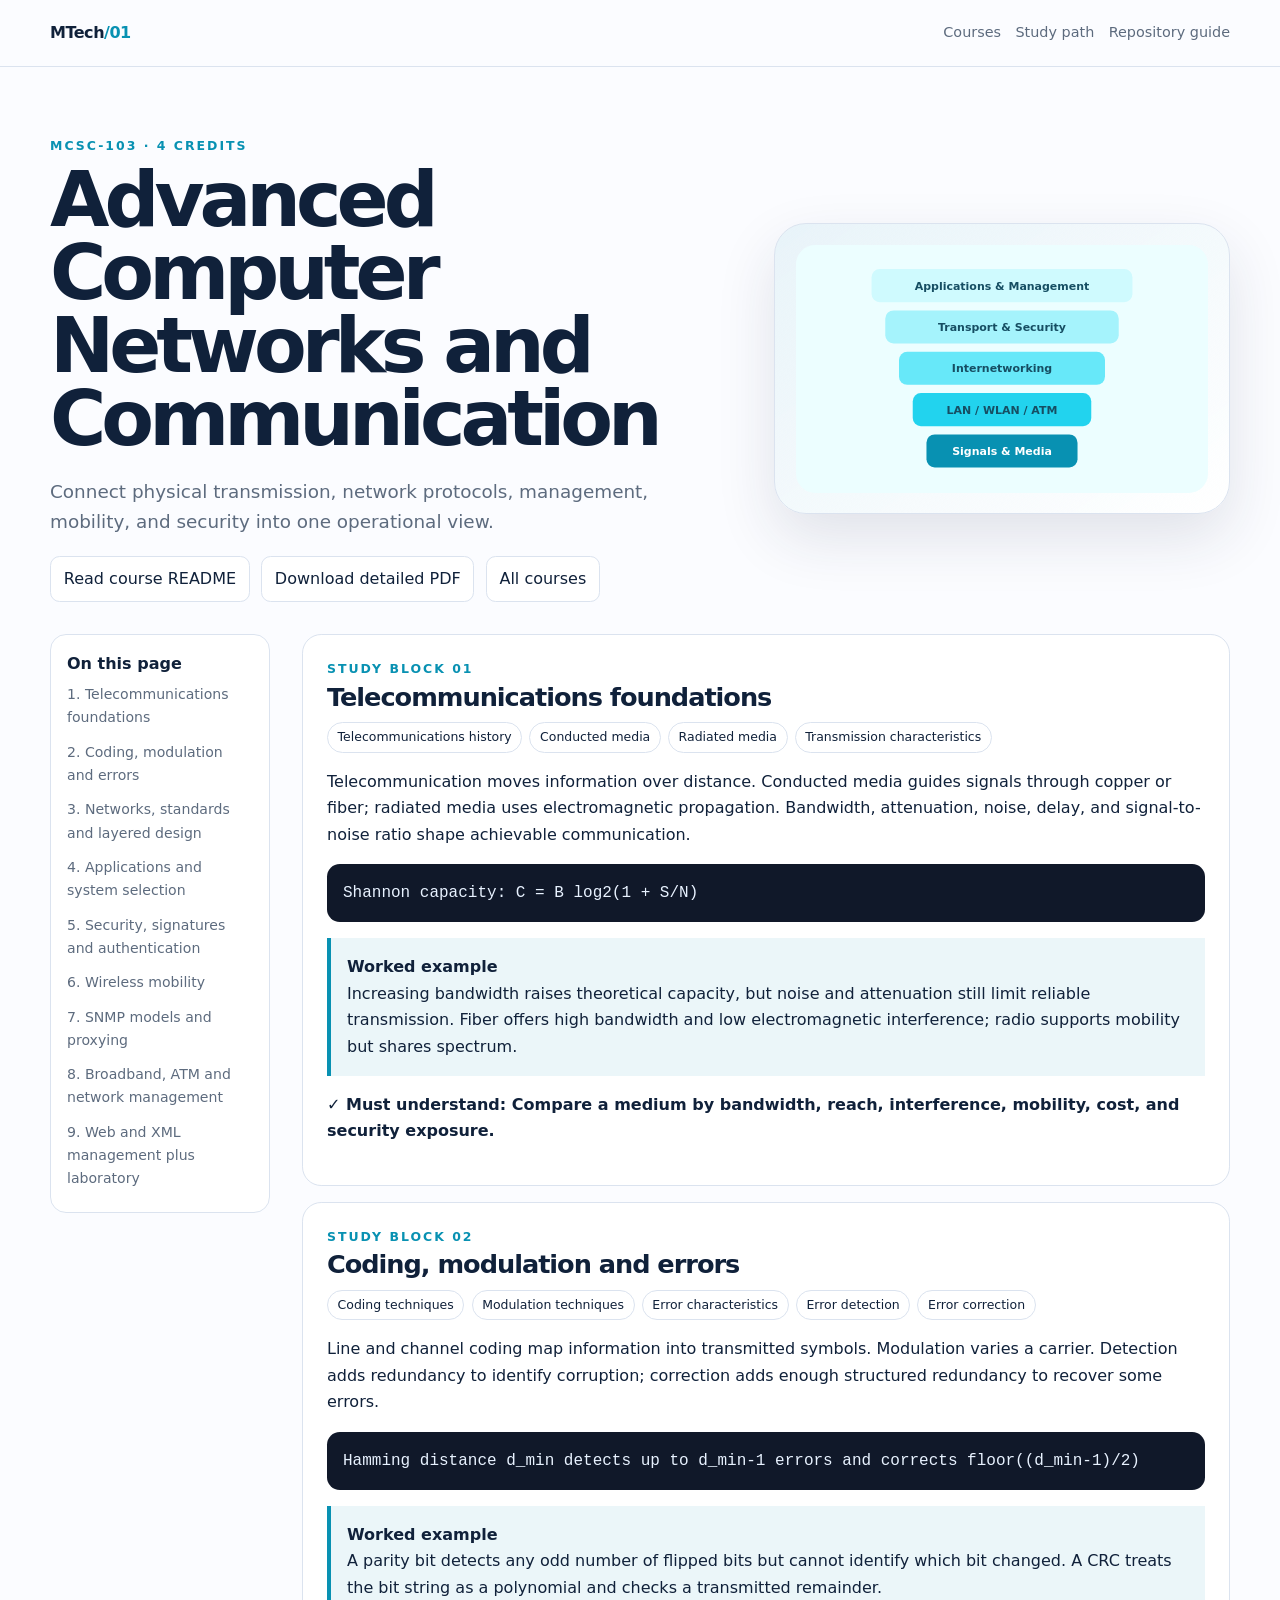
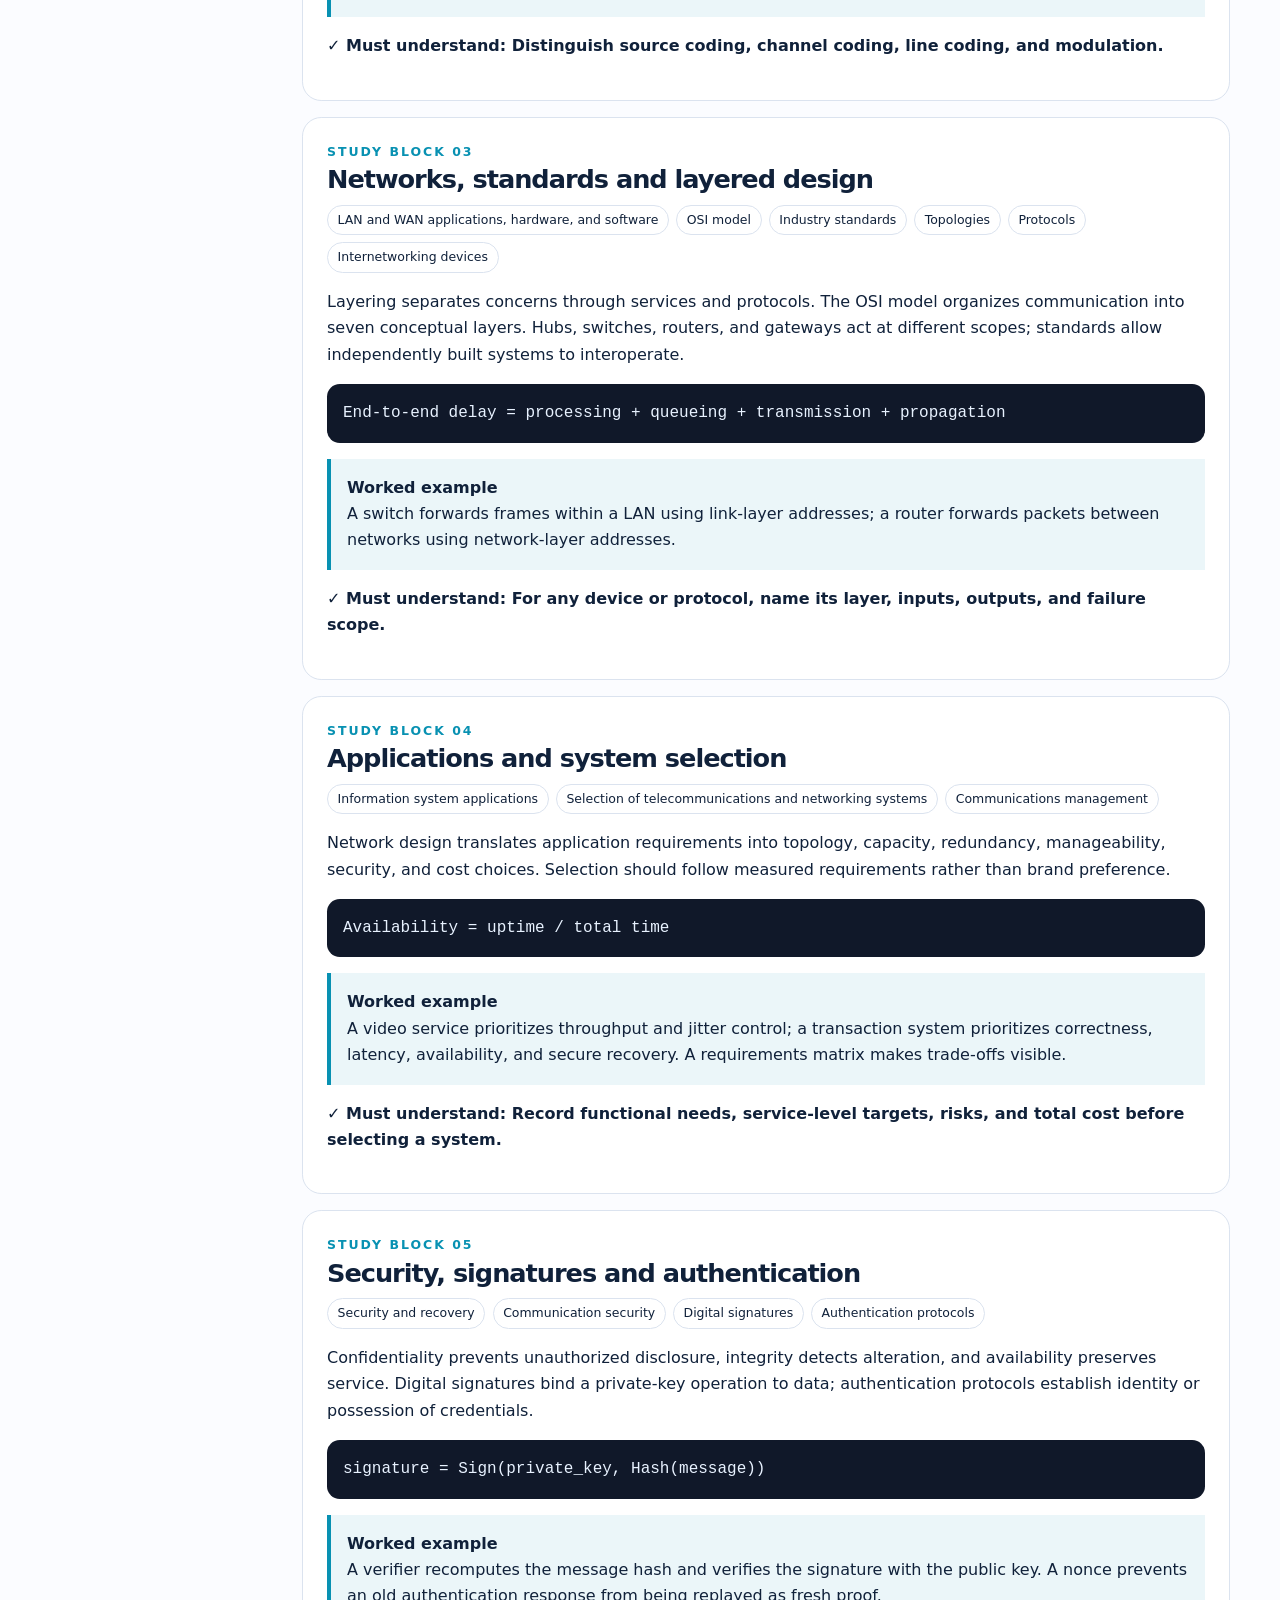
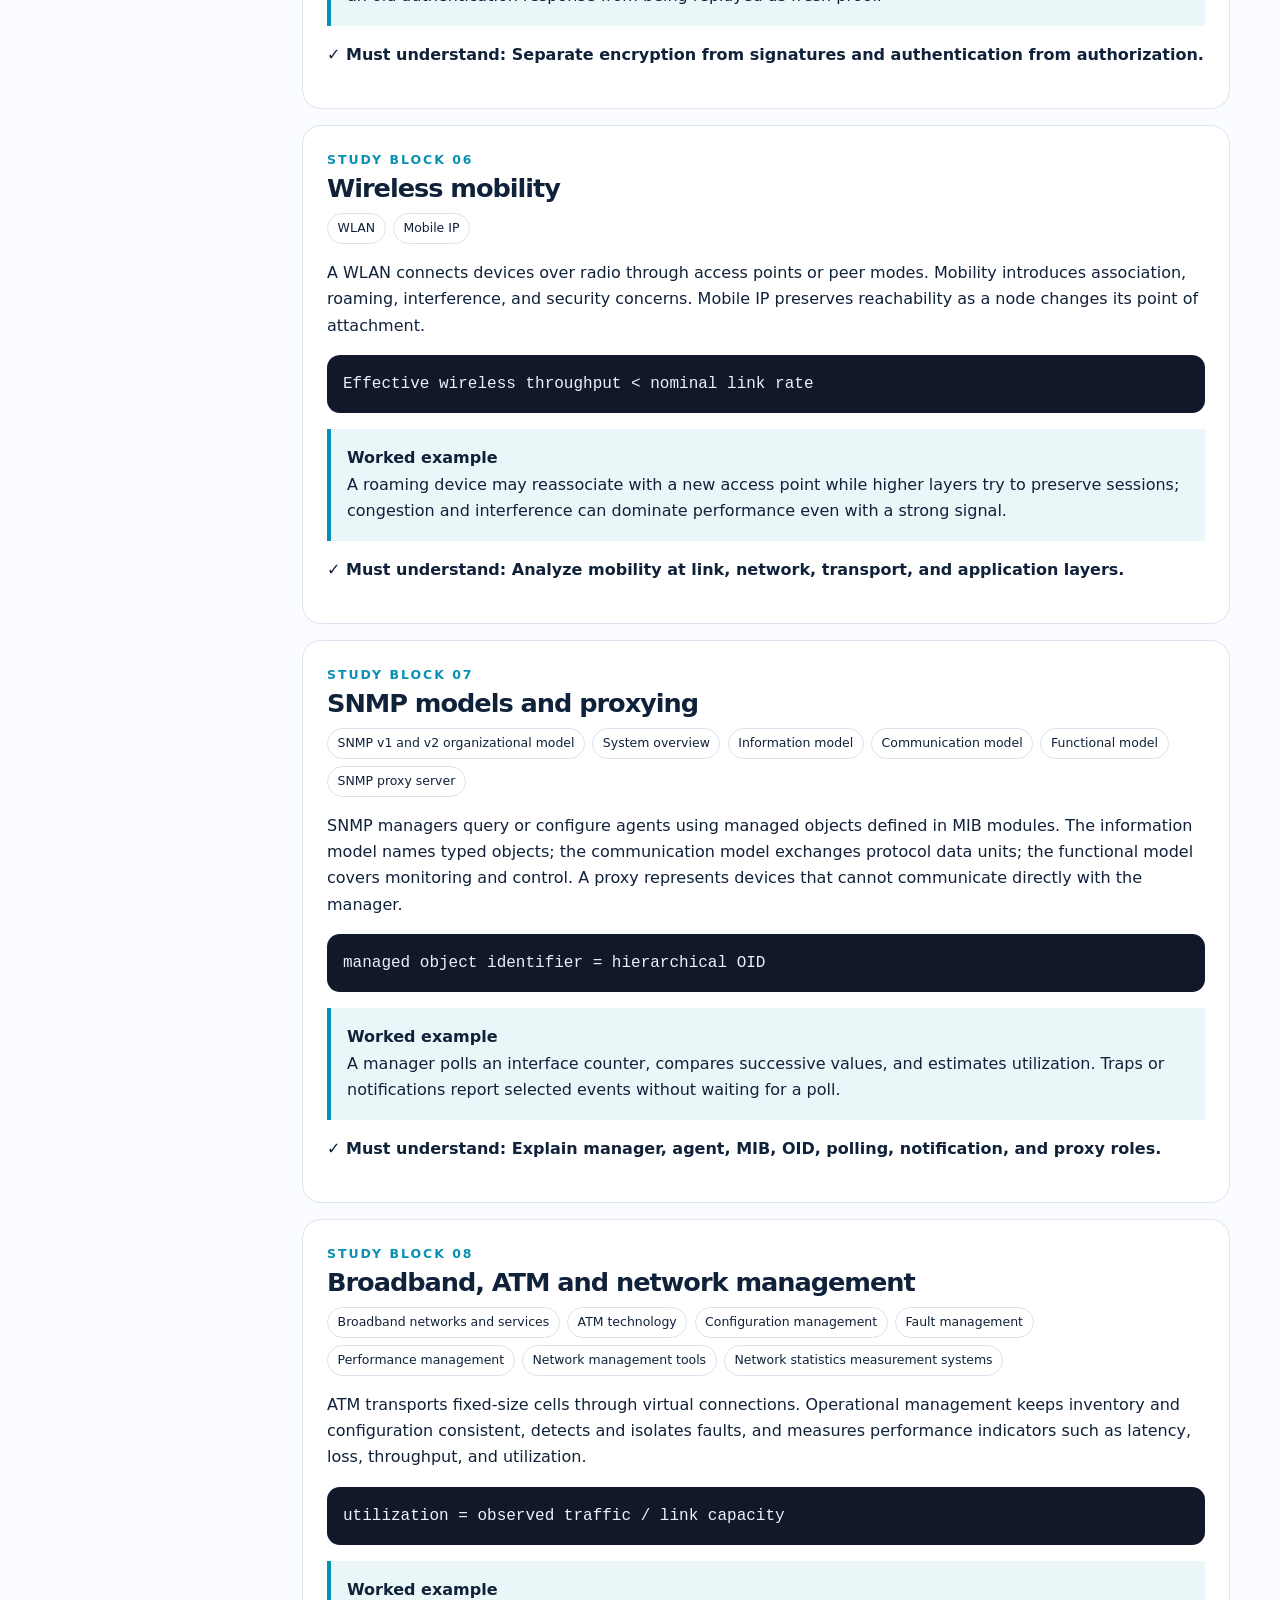
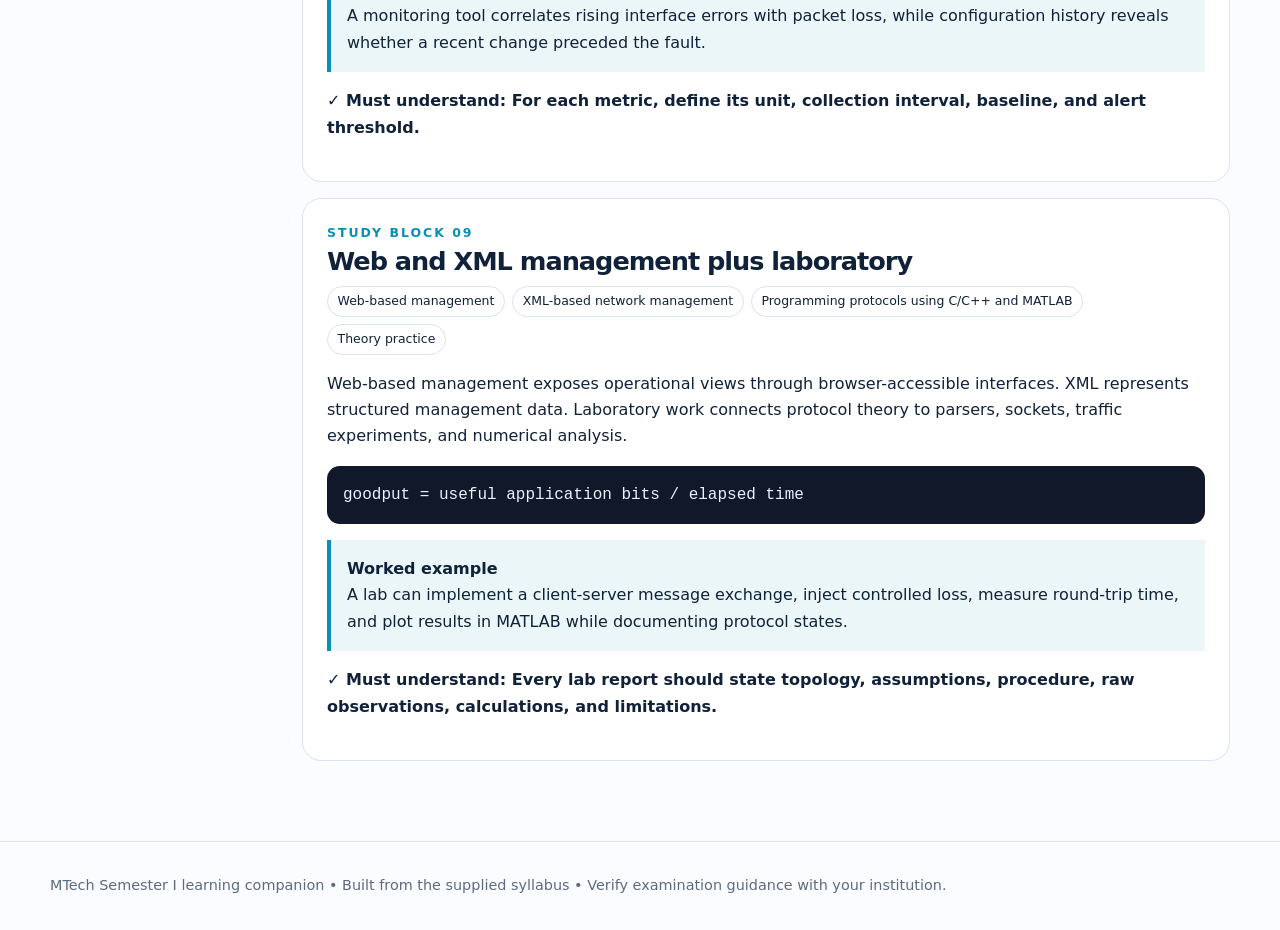
==== advanced-computer-networks-and-communication/index.html @ e5e8f414 "Create MTech Semester I learning portal" ====
<!doctype html><html lang="en"><head><meta charset="utf-8"><meta name="viewport" content="width=device-width,initial-scale=1"><meta name="description" content="MTech Semester I course guide"><title>Course guide</title><link rel="stylesheet" href="../assets/styles.css"></head><body data-page="course" data-depth="../" data-course="advanced-computer-networks-and-communication"><a class="skip" href="#main">Skip to content</a><div id="nav"></div><main id="main"><section class="course-hero shell" id="courseHero"></section><div class="content-layout shell"><aside class="toc" id="toc" aria-label="Course contents"></aside><article id="modules"></article></div></main><div id="foot"></div><script src="../assets/app.js"></script></body></html>
---- assets/styles.css ----
:root{--ink:#10213a;--muted:#5d6b7e;--paper:#fbfcff;--line:#dbe3ef;--accent:#5b21b6;--soft:#f1efff;--max:1180px}*{box-sizing:border-box}html{scroll-behavior:smooth}body{margin:0;background:var(--paper);color:var(--ink);font:16px/1.65 Inter,ui-sans-serif,system-ui,-apple-system,BlinkMacSystemFont,"Segoe UI",sans-serif}a{color:inherit}.skip{position:absolute;left:-999px}.skip:focus{left:1rem;top:1rem;background:#fff;padding:.7rem;z-index:10}.shell{width:min(var(--max),calc(100% - 2rem));margin:auto}.topbar{position:sticky;top:0;z-index:5;background:rgba(251,252,255,.9);backdrop-filter:blur(16px);border-bottom:1px solid var(--line)}.nav{min-height:66px;display:flex;align-items:center;justify-content:space-between;gap:1rem}.brand{font-weight:900;text-decoration:none;letter-spacing:-.03em}.brand span{color:var(--accent)}.navlinks{display:flex;gap:.9rem;flex-wrap:wrap}.navlinks a{text-decoration:none;color:var(--muted);font-size:.9rem}.hero{padding:6rem 0 3rem;display:grid;grid-template-columns:1.25fr .75fr;gap:3rem;align-items:center}.eyebrow{font-size:.78rem;text-transform:uppercase;letter-spacing:.16em;font-weight:800;color:var(--accent)}h1{font-size:clamp(2.7rem,7vw,6rem);line-height:.95;letter-spacing:-.065em;margin:.5rem 0 1.3rem;max-width:12ch}h2{font-size:clamp(1.8rem,3vw,2.8rem);line-height:1.1;letter-spacing:-.04em}h3{font-size:1.2rem;line-height:1.25}.lede{font-size:1.15rem;color:var(--muted);max-width:65ch}.hero-art{background:linear-gradient(145deg,var(--soft),#fff);border:1px solid var(--line);border-radius:2rem;padding:1.3rem;box-shadow:0 24px 60px rgba(37,42,78,.12)}.hero-art img{width:100%;display:block}.stats{display:grid;grid-template-columns:repeat(3,1fr);gap:.7rem;margin-top:2rem}.stat{padding:1rem;background:white;border:1px solid var(--line);border-radius:1rem}.stat strong{display:block;font-size:1.5rem}.stat span{color:var(--muted);font-size:.8rem}.section{padding:3.5rem 0}.section-head{display:flex;justify-content:space-between;gap:2rem;align-items:end;margin-bottom:1.5rem}.section-head p{max-width:55ch;color:var(--muted)}.grid{display:grid;grid-template-columns:repeat(2,1fr);gap:1rem}.card{background:#fff;border:1px solid var(--line);border-radius:1.25rem;padding:1.4rem;box-shadow:0 10px 25px rgba(31,45,75,.05);transition:.2s transform,.2s box-shadow}.card:hover{transform:translateY(-3px);box-shadow:0 18px 35px rgba(31,45,75,.1)}.course-card{display:flex;flex-direction:column;min-height:290px}.course-card .code{color:var(--accent);font-weight:800}.course-card h3{font-size:1.5rem;margin:.7rem 0}.course-card p{color:var(--muted)}.chips{display:flex;flex-wrap:wrap;gap:.5rem;margin:auto 0 1rem}.chip{font-size:.78rem;padding:.25rem .6rem;border-radius:999px;background:var(--soft)}.button{display:inline-block;width:max-content;padding:.7rem 1rem;background:var(--accent);color:#fff;text-decoration:none;border-radius:.7rem;font-weight:800}.path{display:flex;gap:.6rem;align-items:center;color:var(--muted);font-size:.9rem;margin-top:1.3rem}.course-hero{padding:4.3rem 0 2rem;display:grid;grid-template-columns:1.2fr .8fr;gap:2.5rem;align-items:center}.course-hero h1{font-size:clamp(2.4rem,6vw,5rem)}.course-hero img{width:100%;max-height:310px}.toc{position:sticky;top:85px;align-self:start;background:#fff;border:1px solid var(--line);border-radius:1rem;padding:1rem}.toc a{display:block;padding:.35rem 0;text-decoration:none;color:var(--muted);font-size:.88rem}.content-layout{display:grid;grid-template-columns:220px 1fr;gap:2rem}.module{scroll-margin-top:90px;background:#fff;border:1px solid var(--line);border-radius:1.2rem;padding:1.5rem;margin-bottom:1rem}.module h2{font-size:1.6rem;margin:.2rem 0 .7rem}.topic-list{display:flex;flex-wrap:wrap;gap:.45rem;margin-bottom:1rem}.topic-list span{font-size:.78rem;border:1px solid var(--line);border-radius:999px;padding:.25rem .6rem}.equation{font-family:"SFMono-Regular",Consolas,monospace;background:#101829;color:#e8f2ff;padding:1rem;border-radius:.8rem;overflow:auto}.worked{border-left:4px solid var(--accent);background:var(--soft);padding:1rem;margin:1rem 0}.check{font-weight:700}.downloads{display:flex;gap:.7rem;flex-wrap:wrap;margin-top:1rem}.downloads a{border:1px solid var(--line);border-radius:.6rem;padding:.55rem .8rem;text-decoration:none;background:#fff}.footer{margin-top:4rem;border-top:1px solid var(--line);padding:2rem 0;color:var(--muted);font-size:.9rem}.notice{background:#fff9db;border:1px solid #f5dc75;padding:1rem;border-radius:.8rem}.search{width:100%;padding:.9rem 1rem;border:1px solid var(--line);border-radius:.8rem;font:inherit;margin:1rem 0 1.5rem}@media(max-width:760px){.hero,.course-hero,.content-layout{grid-template-columns:1fr}.hero{padding-top:3rem}.hero-art{order:-1}.grid{grid-template-columns:1fr}.toc{position:relative;top:auto}.navlinks{display:none}.stats{grid-template-columns:1fr 1fr 1fr}h1{font-size:3rem}.section-head{display:block}}
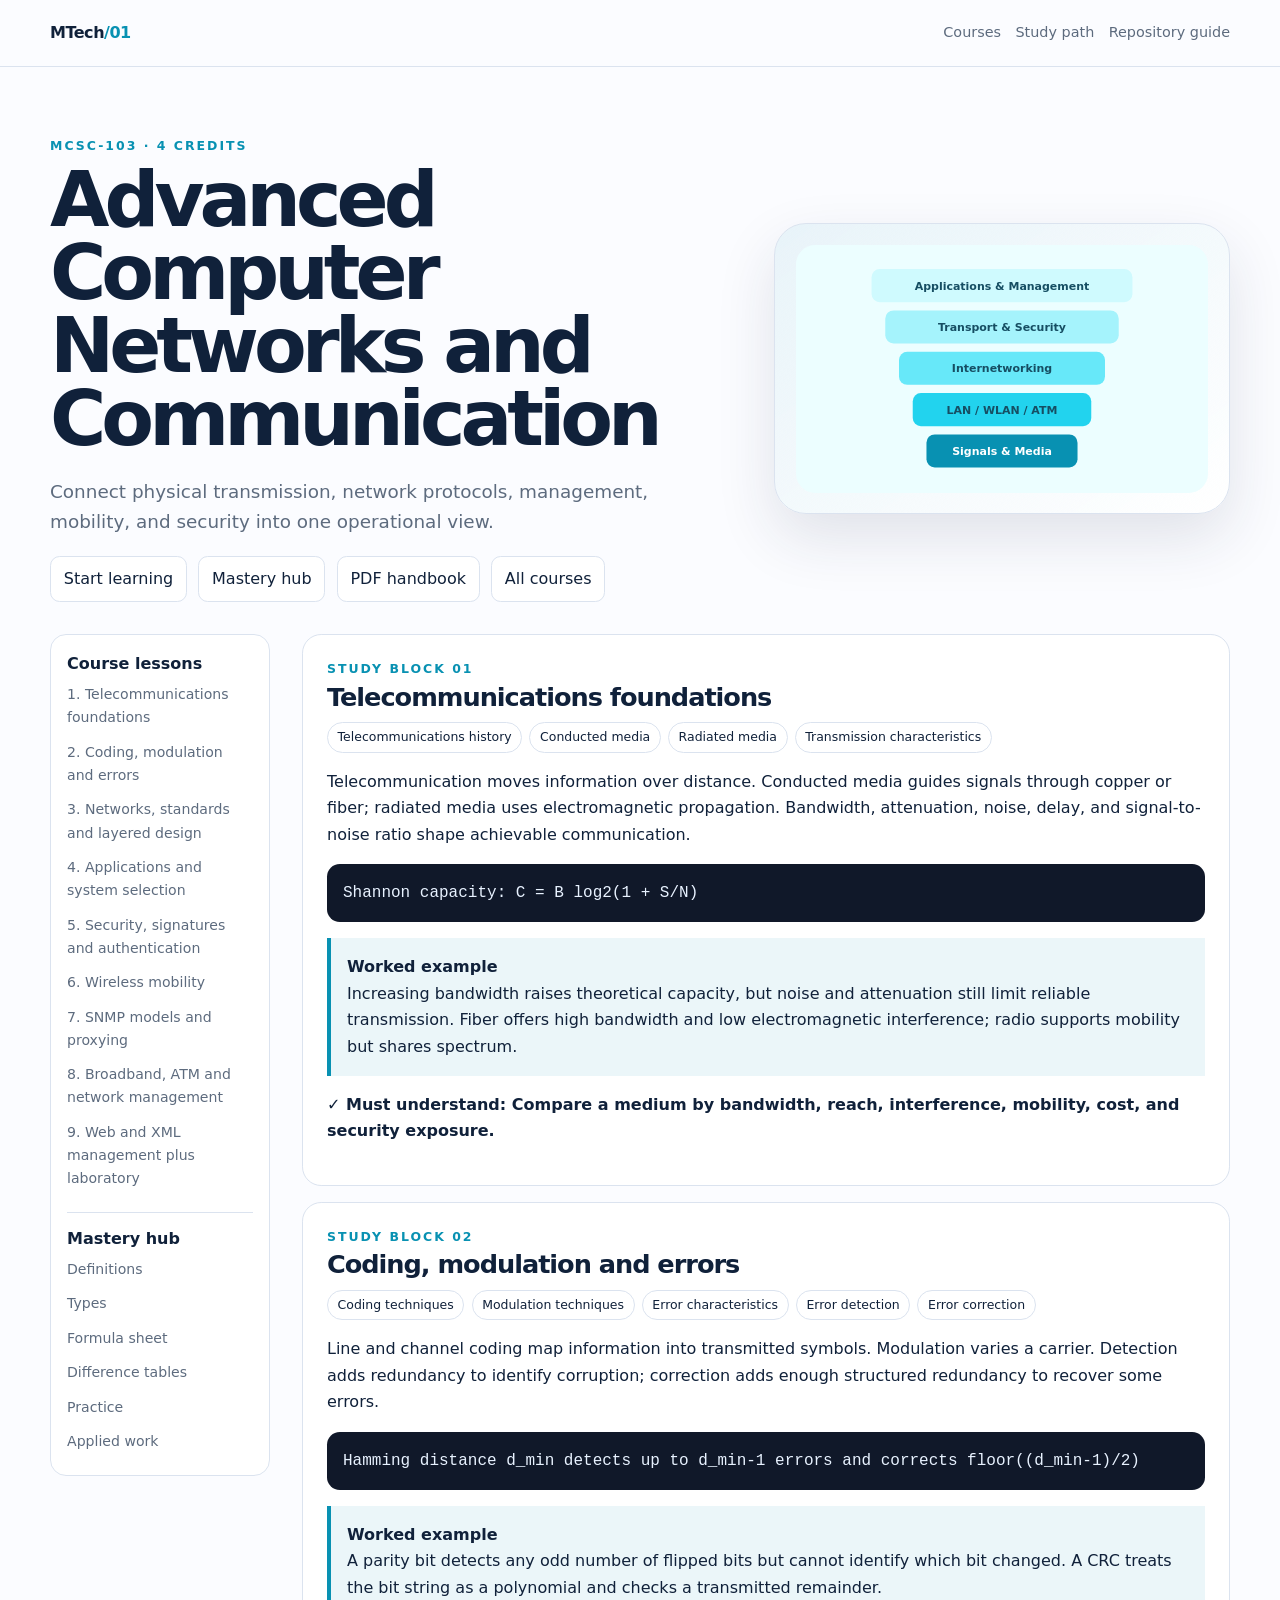
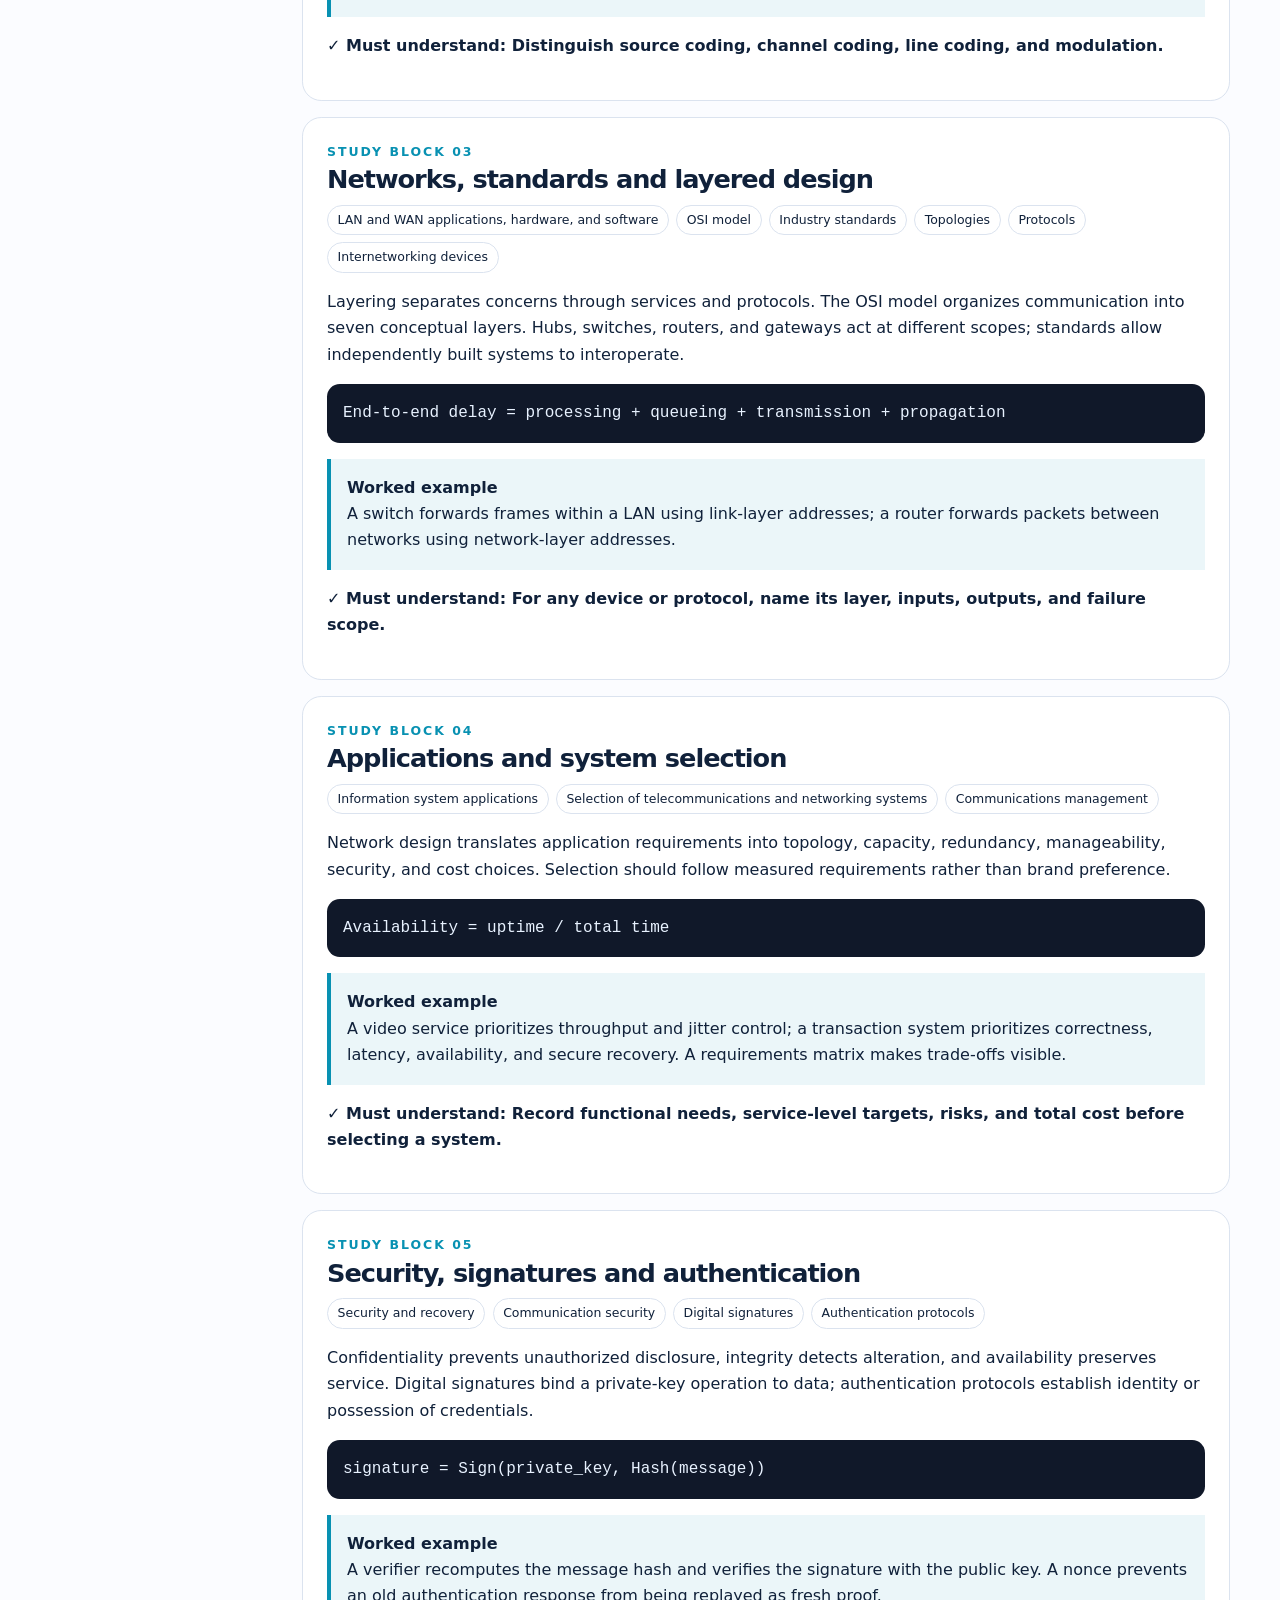
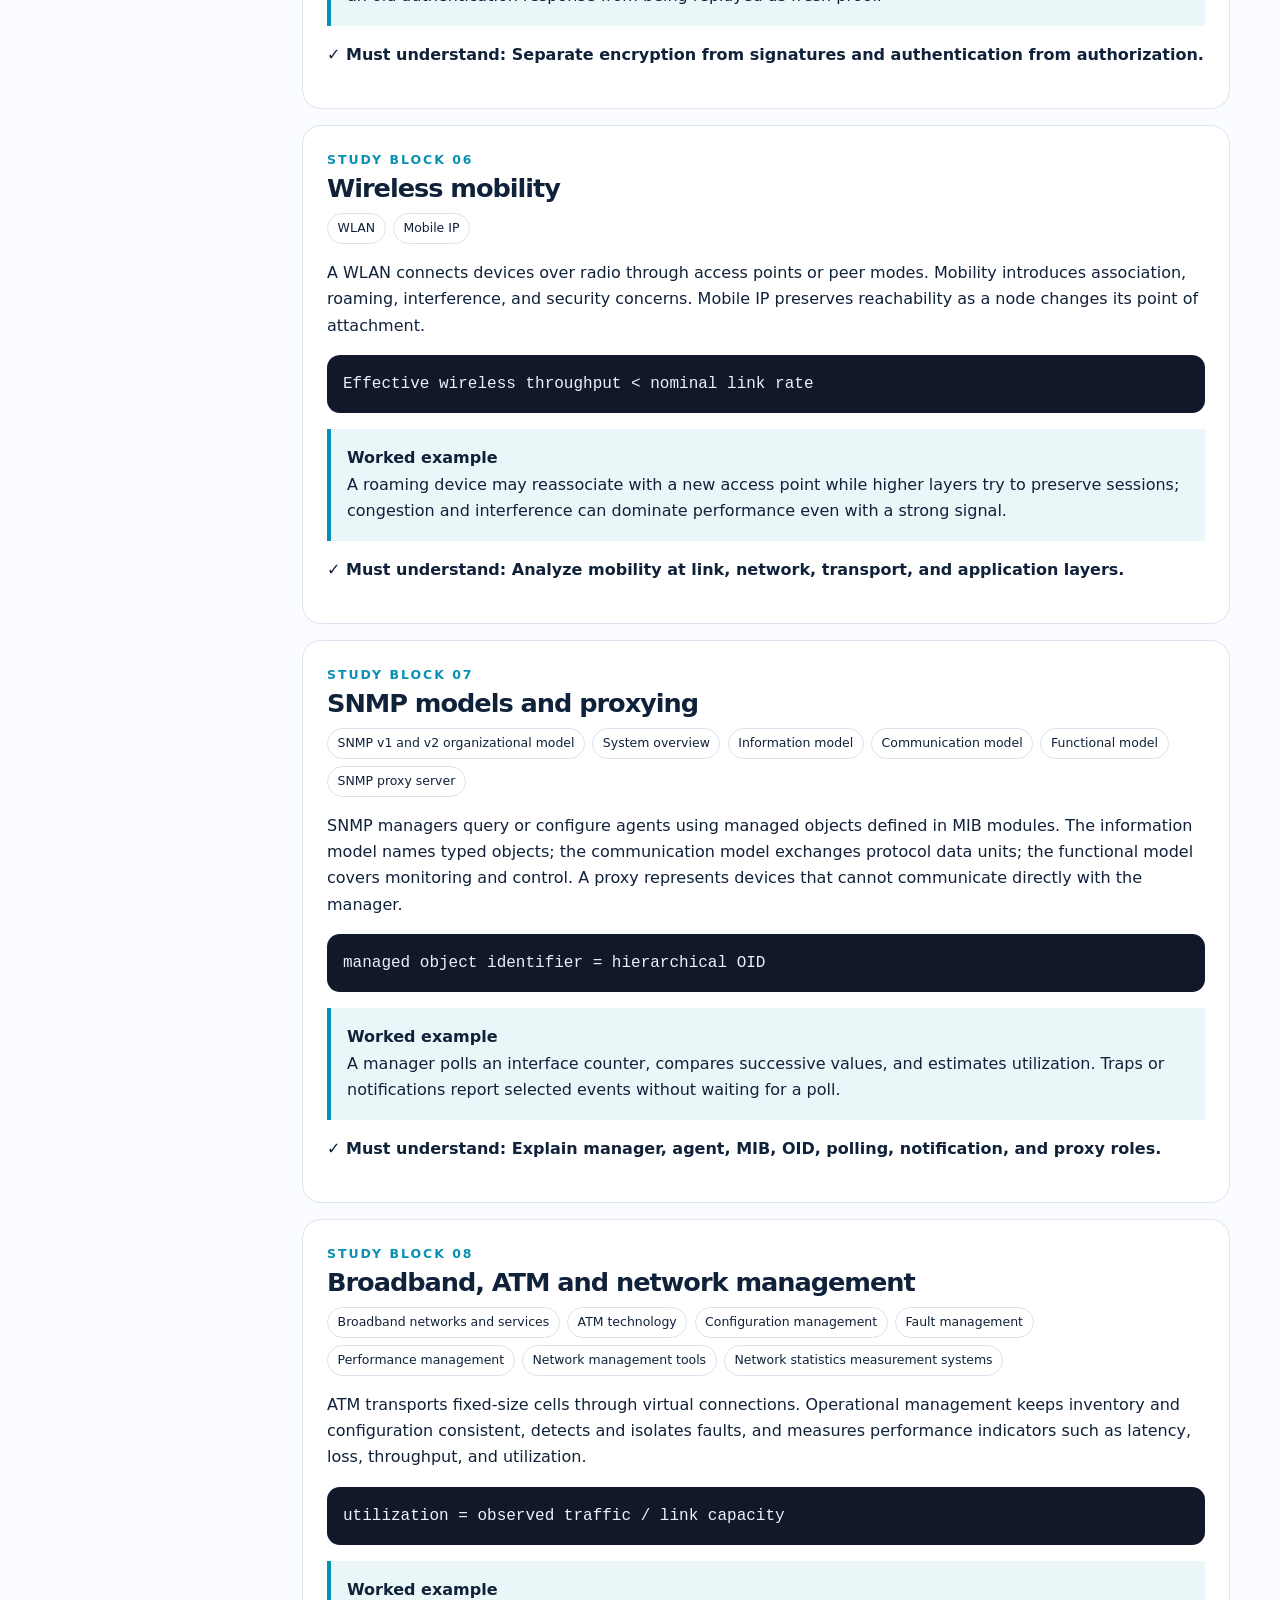
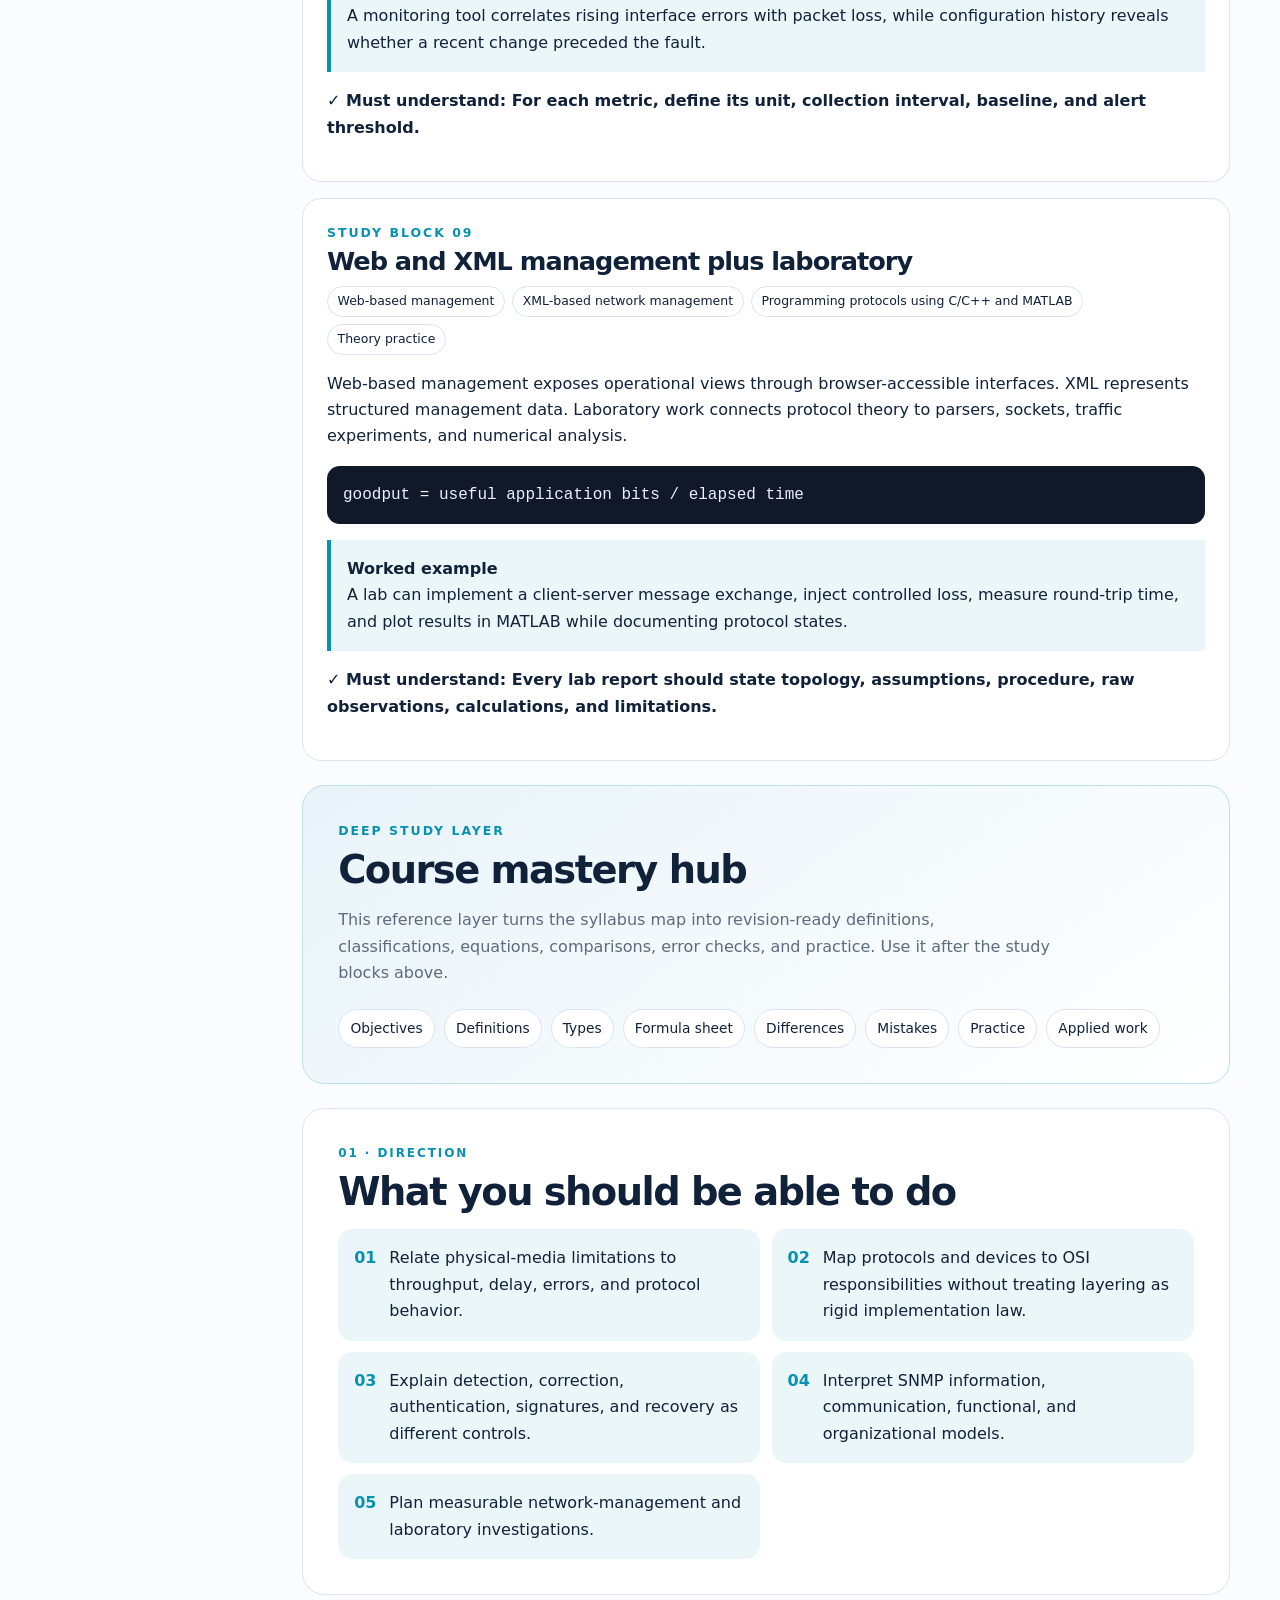
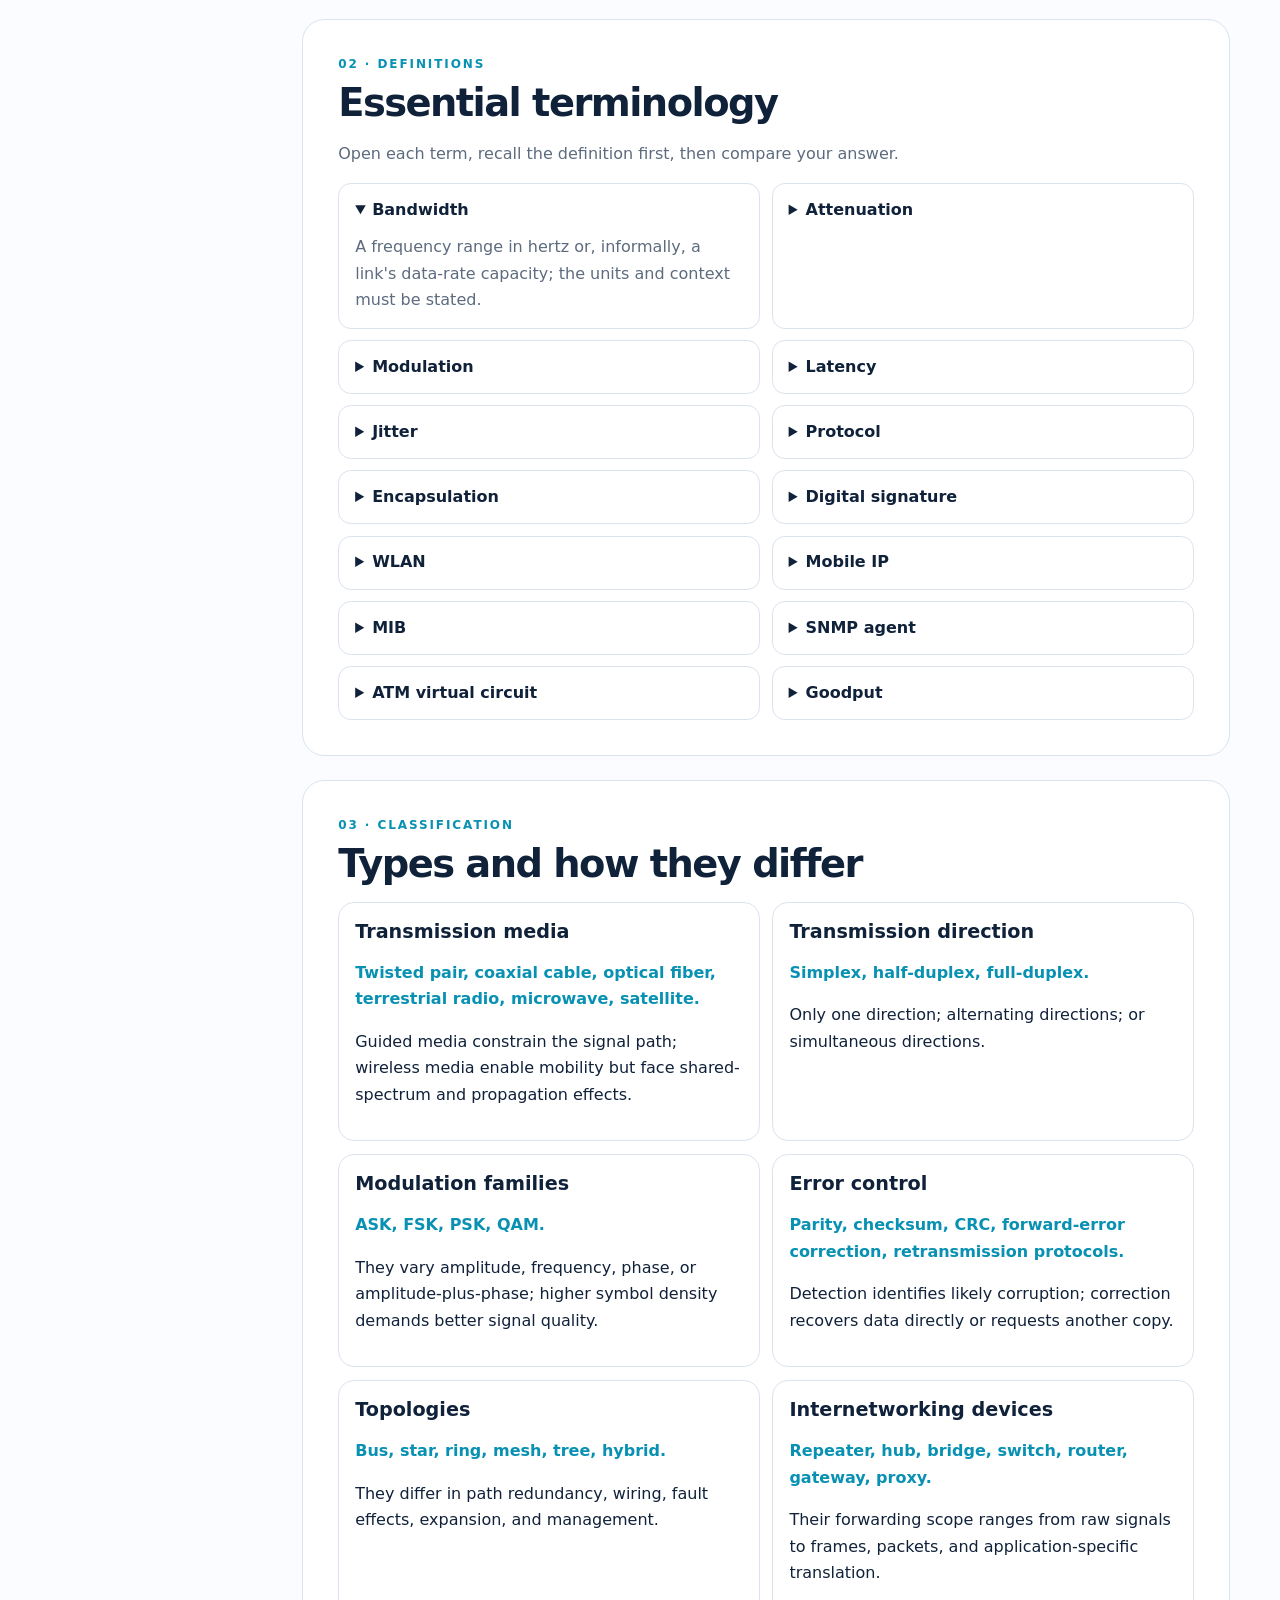
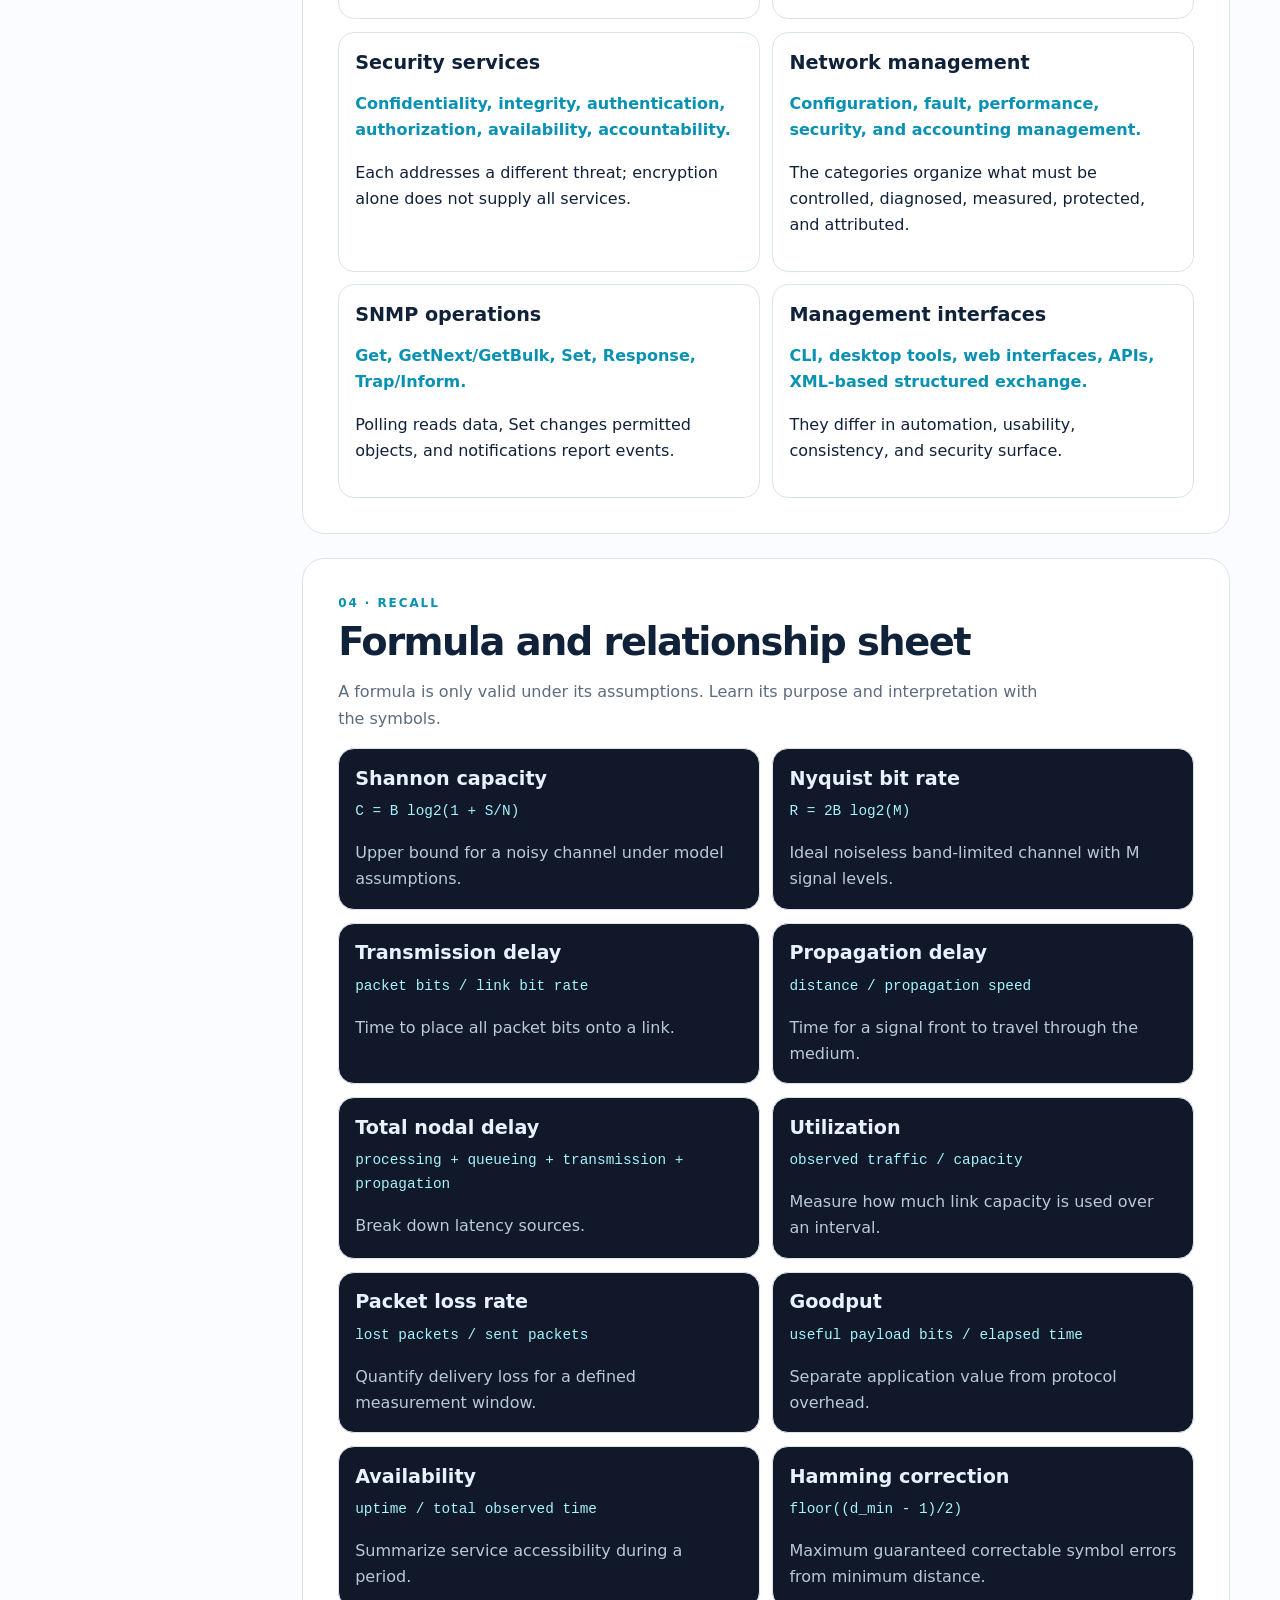
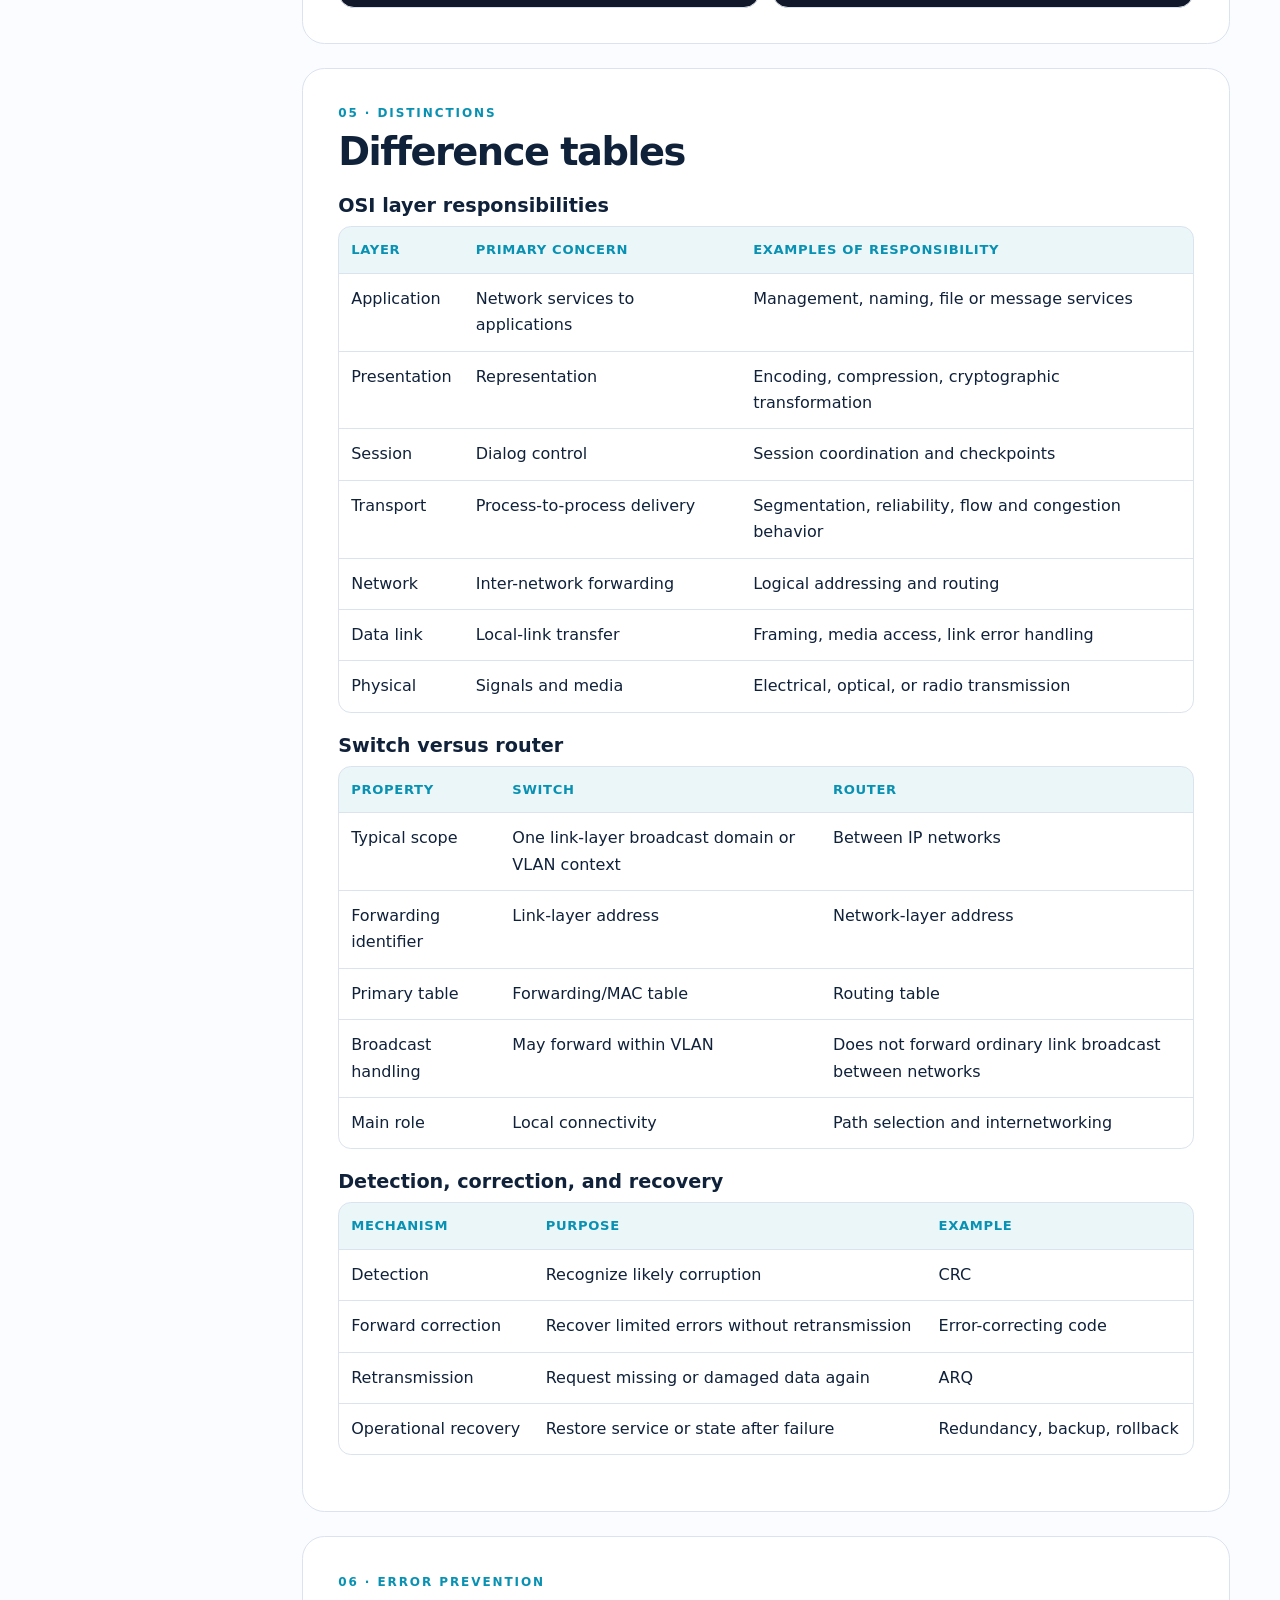
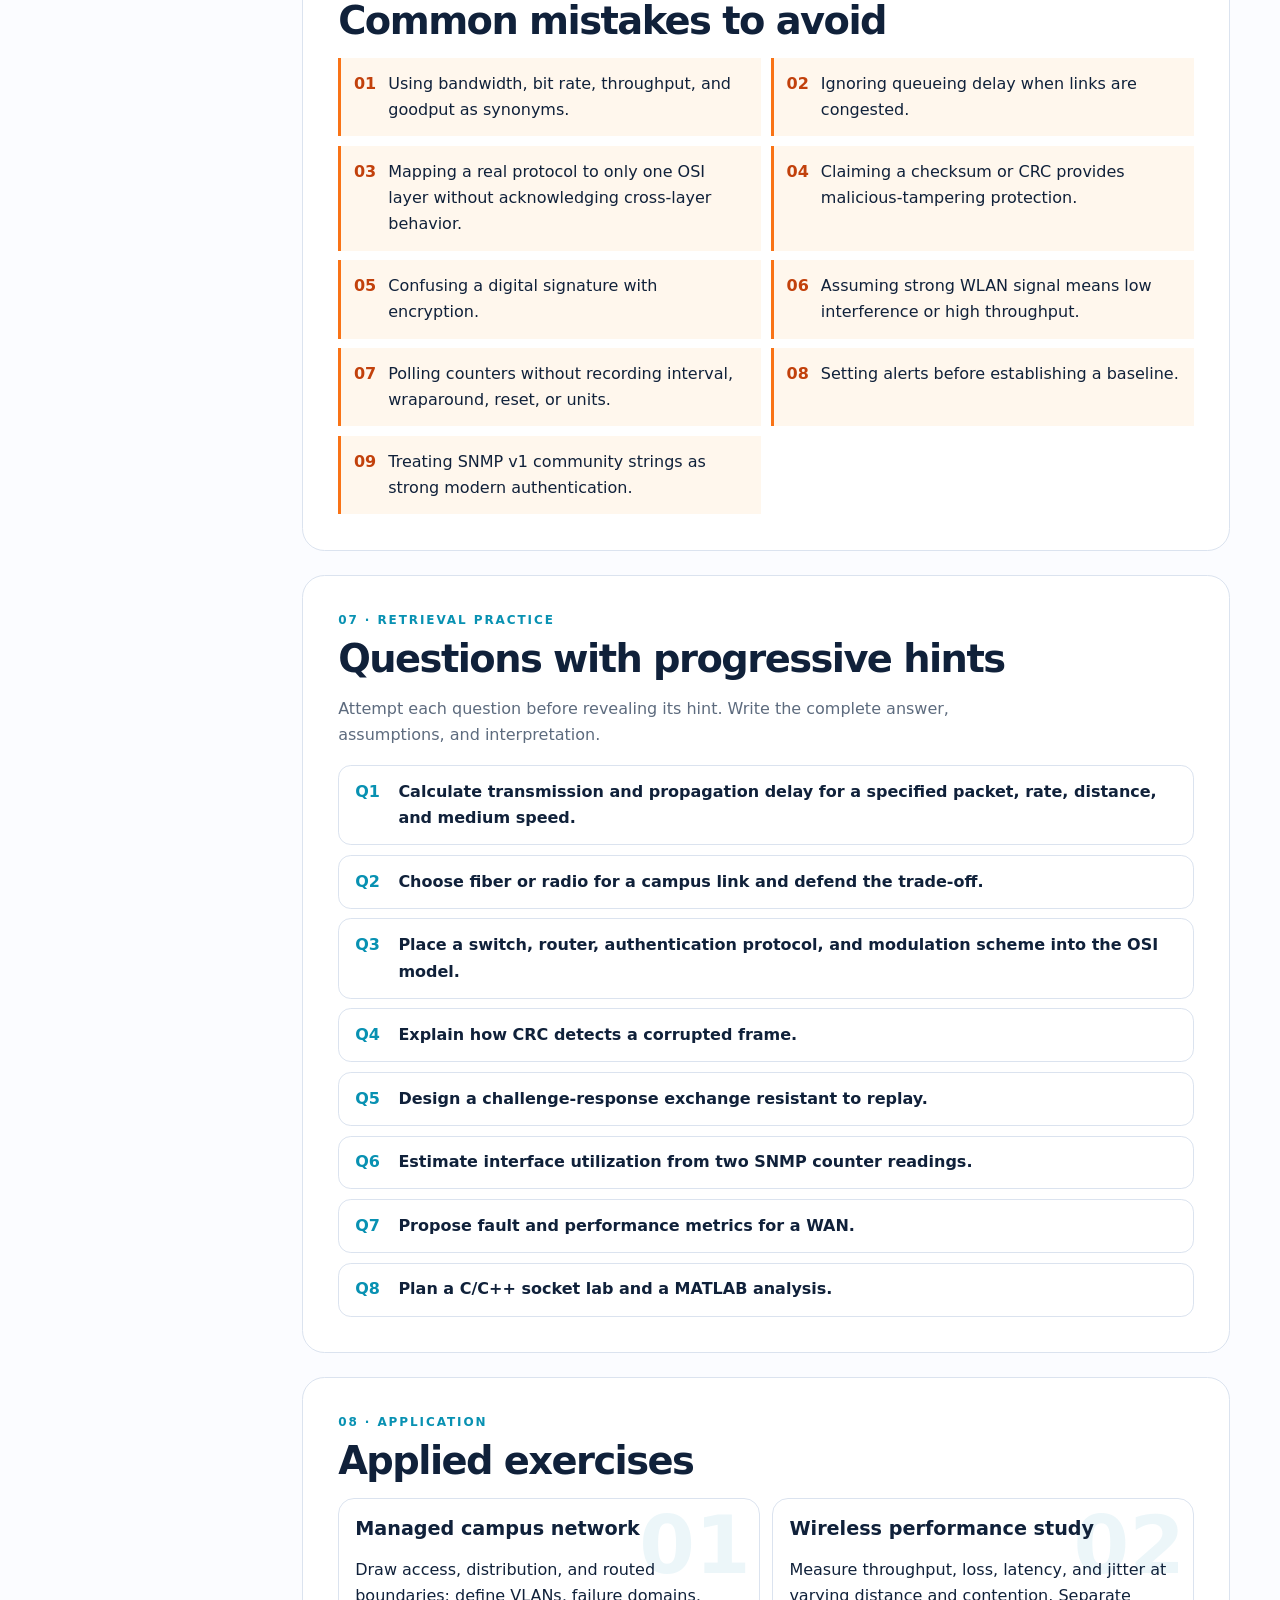
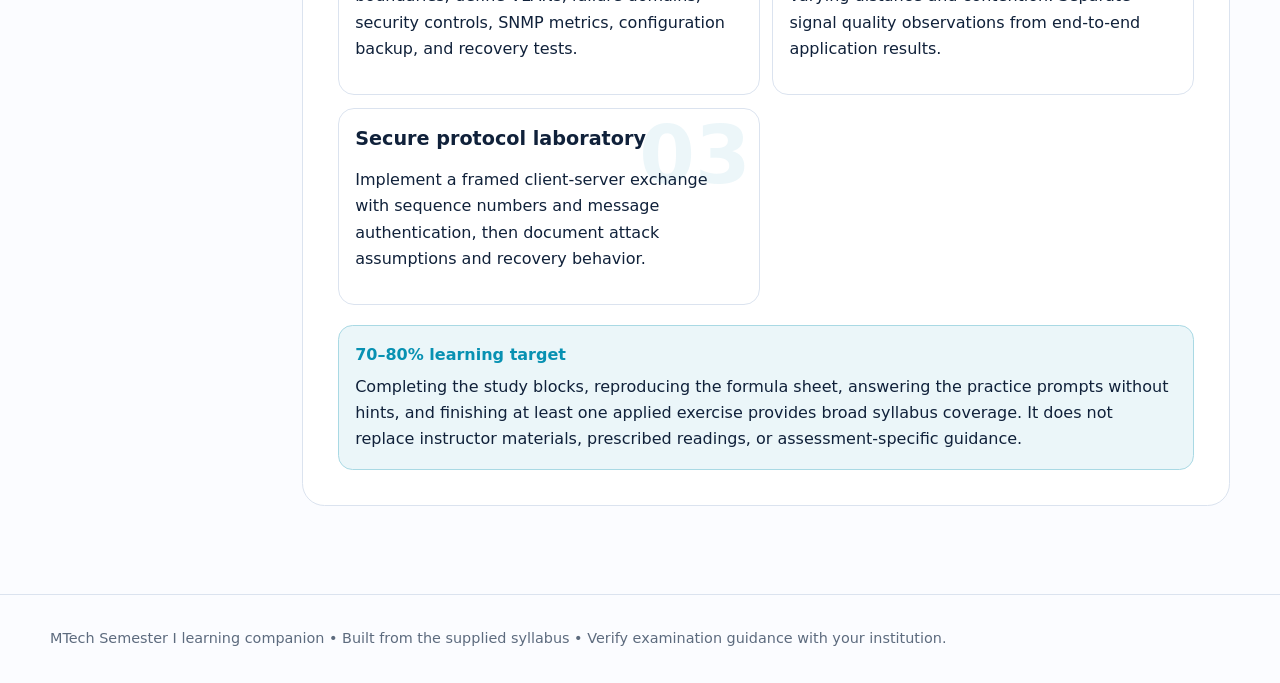
==== commit a6e3e6dd: "Expand all courses with detailed mastery hubs" ====
--- a/advanced-computer-networks-and-communication/index.html
+++ b/advanced-computer-networks-and-communication/index.html
@@ -1 +1 @@
-<!doctype html><html lang="en"><head><meta charset="utf-8"><meta name="viewport" content="width=device-width,initial-scale=1"><meta name="description" content="MTech Semester I course guide"><title>Course guide</title><link rel="stylesheet" href="../assets/styles.css"></head><body data-page="course" data-depth="../" data-course="advanced-computer-networks-and-communication"><a class="skip" href="#main">Skip to content</a><div id="nav"></div><main id="main"><section class="course-hero shell" id="courseHero"></section><div class="content-layout shell"><aside class="toc" id="toc" aria-label="Course contents"></aside><article id="modules"></article></div></main><div id="foot"></div><script src="../assets/app.js"></script></body></html>+<!doctype html><html lang="en"><head><meta charset="utf-8"><meta name="viewport" content="width=device-width,initial-scale=1"><meta name="description" content="MTech Semester I course guide"><title>Course guide</title><link rel="stylesheet" href="../assets/styles.css"><link rel="stylesheet" href="../assets/mastery.css"></head><body data-page="course" data-depth="../" data-course="advanced-computer-networks-and-communication"><a class="skip" href="#main">Skip to content</a><div id="nav"></div><main id="main"><section class="course-hero shell" id="courseHero"></section><div class="content-layout shell"><aside class="toc" id="toc" aria-label="Course contents"></aside><article id="modules"></article></div></main><div id="foot"></div><script src="../assets/app.js"></script></body></html>
--- a/assets/mastery.css
+++ b/assets/mastery.css
@@ -0,0 +1,16 @@
+.toc strong{display:block}.toc-group{margin-top:1rem;padding-top:.8rem;border-top:1px solid var(--line)}
+.mastery-intro,.reference-section{scroll-margin-top:88px;margin:1.5rem 0;background:#fff;border:1px solid var(--line);border-radius:1.4rem;padding:clamp(1.2rem,3vw,2.2rem)}
+.mastery-intro{background:linear-gradient(145deg,var(--soft),#fff);border-color:color-mix(in srgb,var(--accent) 28%,white)}
+.mastery-intro h2,.reference-section h2{margin:.45rem 0 1rem}.mastery-intro>p,.section-note{color:var(--muted);max-width:70ch}
+.mastery-nav{display:flex;flex-wrap:wrap;gap:.55rem;margin-top:1.4rem}.mastery-nav a{font-size:.86rem;text-decoration:none;border:1px solid var(--line);background:#fff;padding:.45rem .7rem;border-radius:999px}
+.section-kicker{font-size:.75rem;letter-spacing:.16em;text-transform:uppercase;font-weight:900;color:var(--accent)}
+.objective-grid{display:grid;grid-template-columns:repeat(2,1fr);gap:.7rem}.objective-grid article{display:flex;gap:.8rem;align-items:flex-start;background:var(--soft);padding:1rem;border-radius:.9rem}.objective-grid span{font-weight:900;color:var(--accent)}.objective-grid p{margin:0}
+.accordion-grid{display:grid;grid-template-columns:repeat(2,1fr);gap:.7rem}.accordion-grid details,.practice-list details{border:1px solid var(--line);border-radius:.8rem;background:#fff;padding:.8rem 1rem}.accordion-grid summary,.practice-list summary{font-weight:800;cursor:pointer}.accordion-grid p,.practice-list p{color:var(--muted);margin:.7rem 0 .1rem}
+.type-grid,.formula-grid,.application-grid{display:grid;grid-template-columns:repeat(2,1fr);gap:.8rem}.type-card,.formula-card,.application-grid article{border:1px solid var(--line);border-radius:1rem;padding:1rem;background:#fff}.type-card h3,.formula-card h3,.application-grid h3{margin:.1rem 0 .6rem}.type-card .members{color:var(--accent);font-weight:750}
+.formula-card{background:#101829;color:#e8f2ff}.formula-card code{display:block;color:#a5f3fc;font-size:.9rem;white-space:normal}.formula-card p{color:#b9c8db;margin-bottom:0}
+.comparison-card{margin:1.3rem 0}.comparison-card h3{margin-bottom:.5rem}.table-scroll{overflow-x:auto;border:1px solid var(--line);border-radius:.8rem}.comparison-card table{border-collapse:collapse;width:100%;min-width:640px}.comparison-card th,.comparison-card td{text-align:left;vertical-align:top;padding:.75rem;border-bottom:1px solid var(--line)}.comparison-card th{background:var(--soft);color:var(--accent);font-size:.82rem;text-transform:uppercase;letter-spacing:.05em}.comparison-card tr:last-child td{border-bottom:0}
+.pitfall-list{display:grid;grid-template-columns:repeat(2,1fr);gap:.6rem}.pitfall-list article{display:flex;gap:.75rem;border-left:3px solid #f97316;background:#fff7ed;padding:.8rem}.pitfall-list strong{color:#c2410c}.pitfall-list p{margin:0}
+.practice-list{display:grid;gap:.6rem}.practice-list summary{display:flex;gap:.7rem}.practice-list summary span{color:var(--accent);min-width:2rem}
+.application-grid article{position:relative;overflow:hidden}.app-number{position:absolute;right:.5rem;top:-1.2rem;font-size:5rem;font-weight:900;color:var(--soft);z-index:0}.application-grid h3,.application-grid p{position:relative;z-index:1}
+.completion-note{margin-top:1.2rem;background:var(--soft);border:1px solid color-mix(in srgb,var(--accent) 35%,white);padding:1rem;border-radius:.9rem}.completion-note strong{color:var(--accent)}.completion-note p{margin:.35rem 0 0}
+@media(max-width:760px){.objective-grid,.accordion-grid,.type-grid,.formula-grid,.pitfall-list,.application-grid{grid-template-columns:1fr}.mastery-intro,.reference-section{padding:1.1rem}.comparison-card table{font-size:.88rem}}
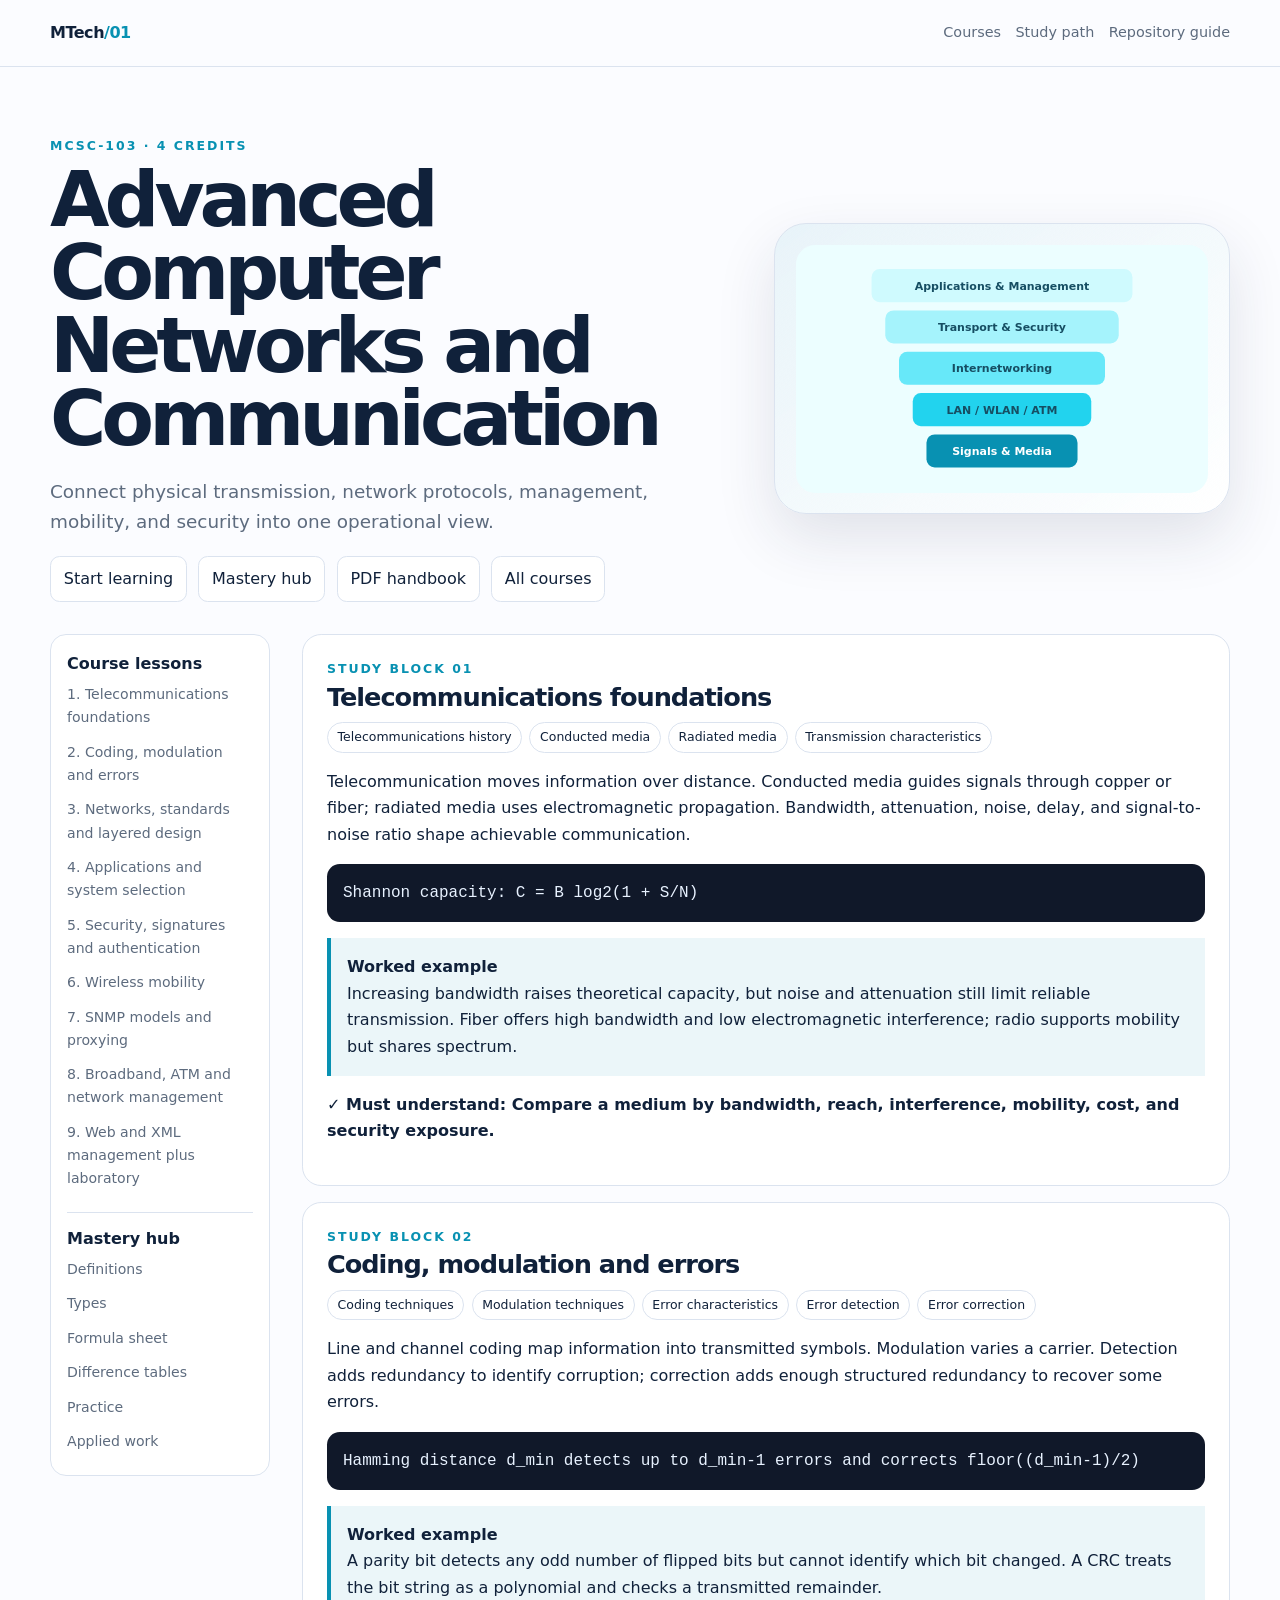
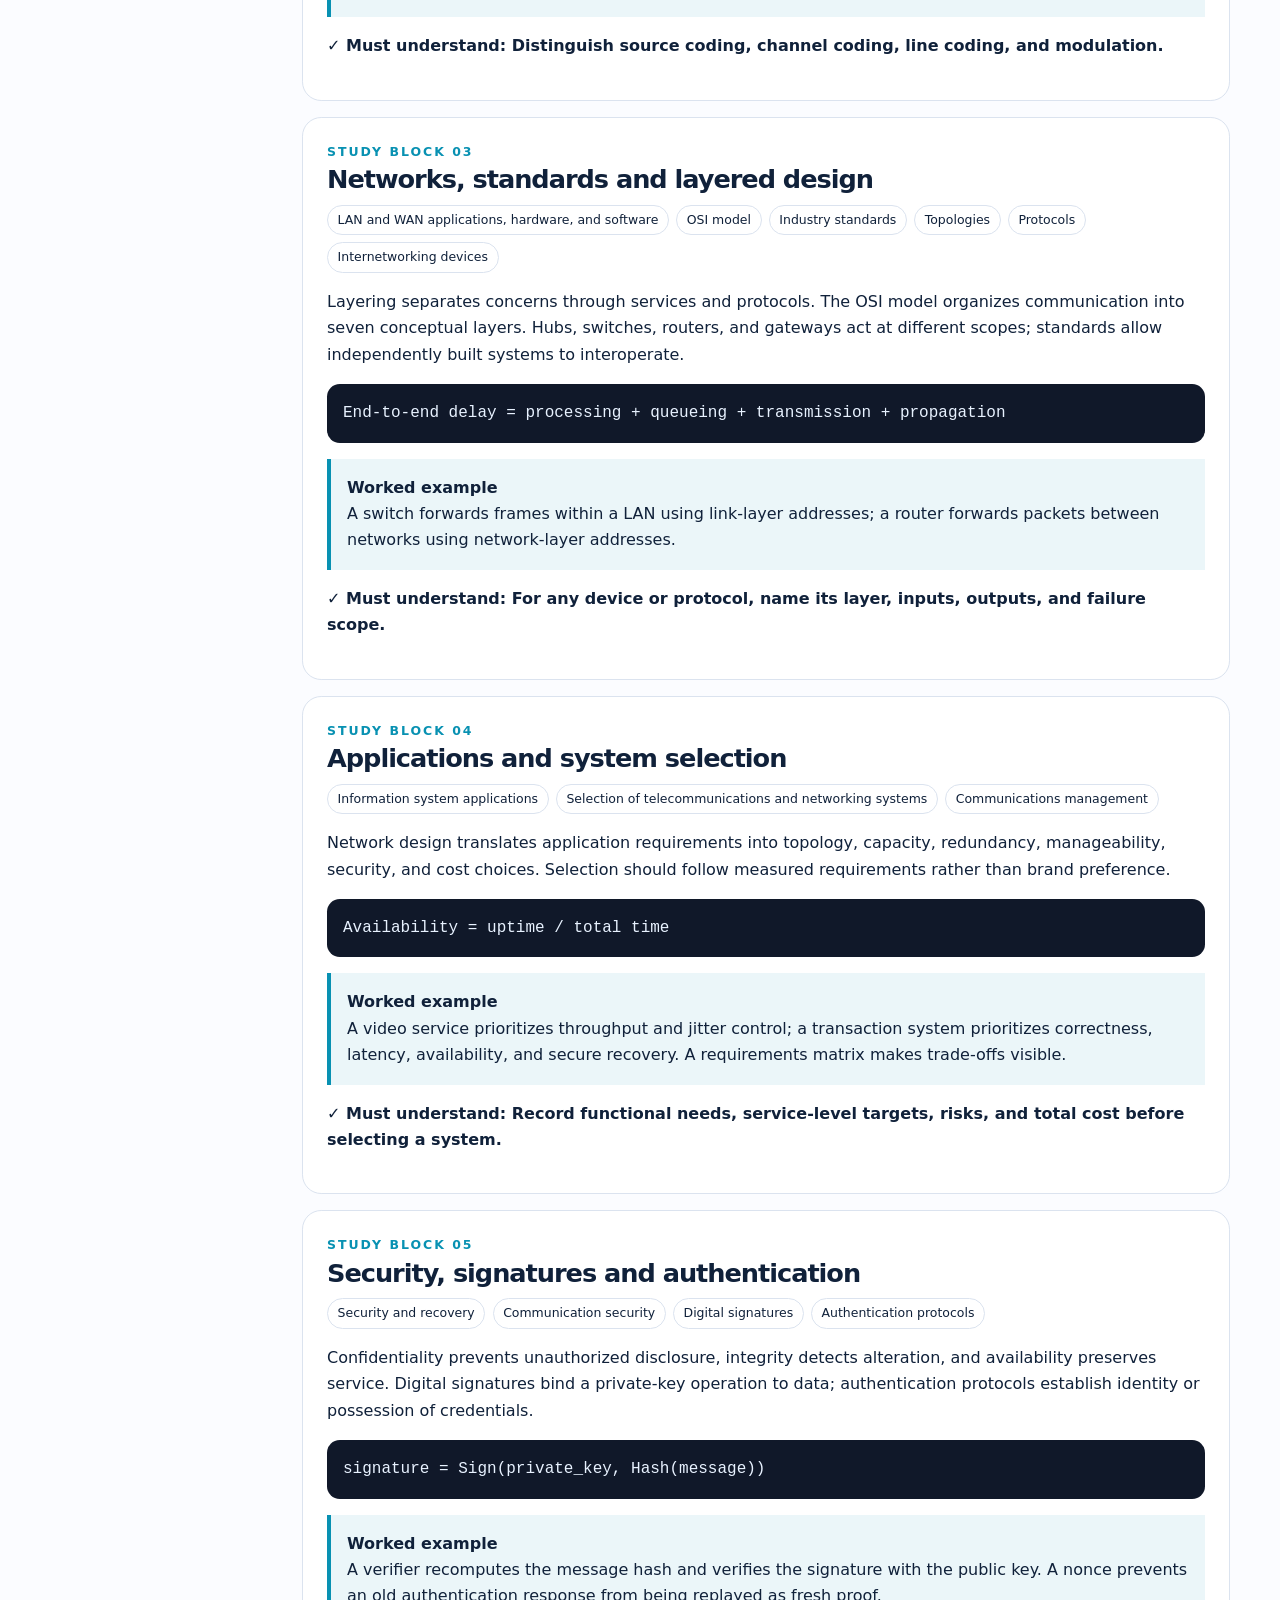
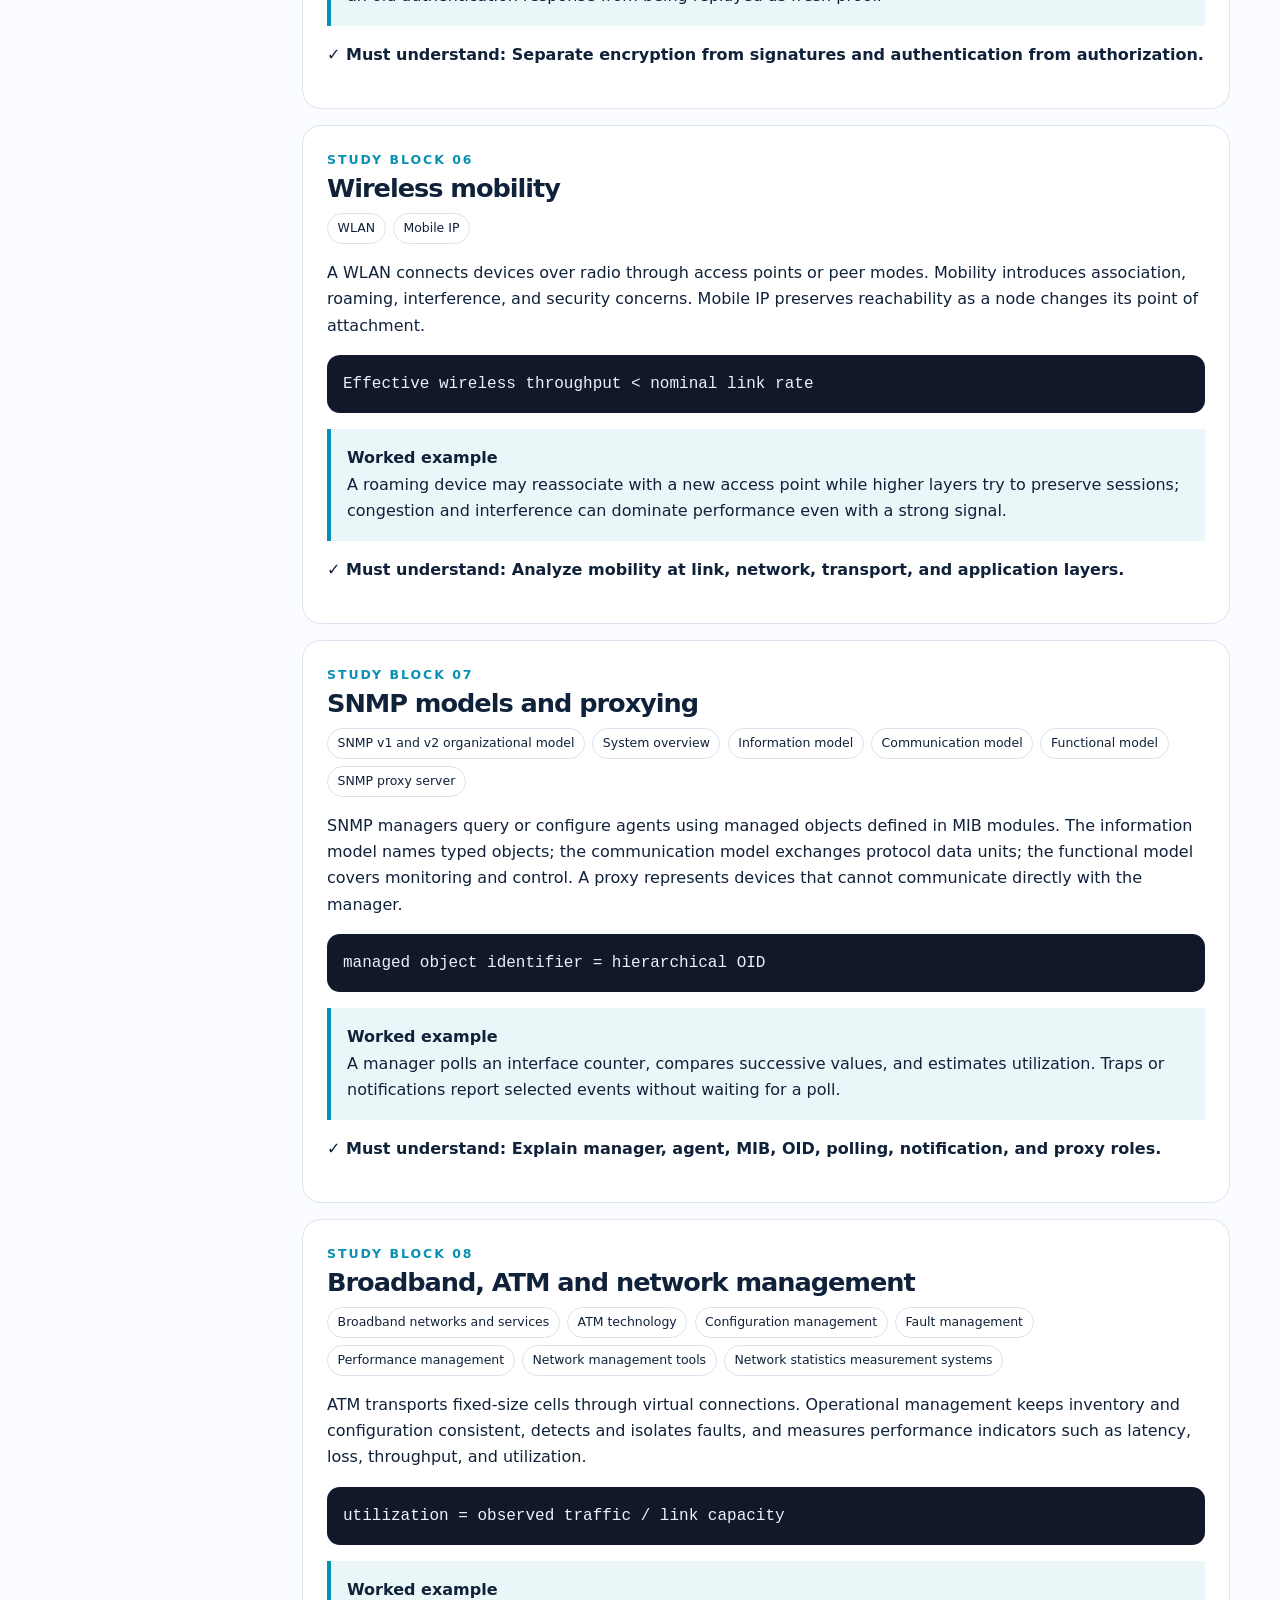
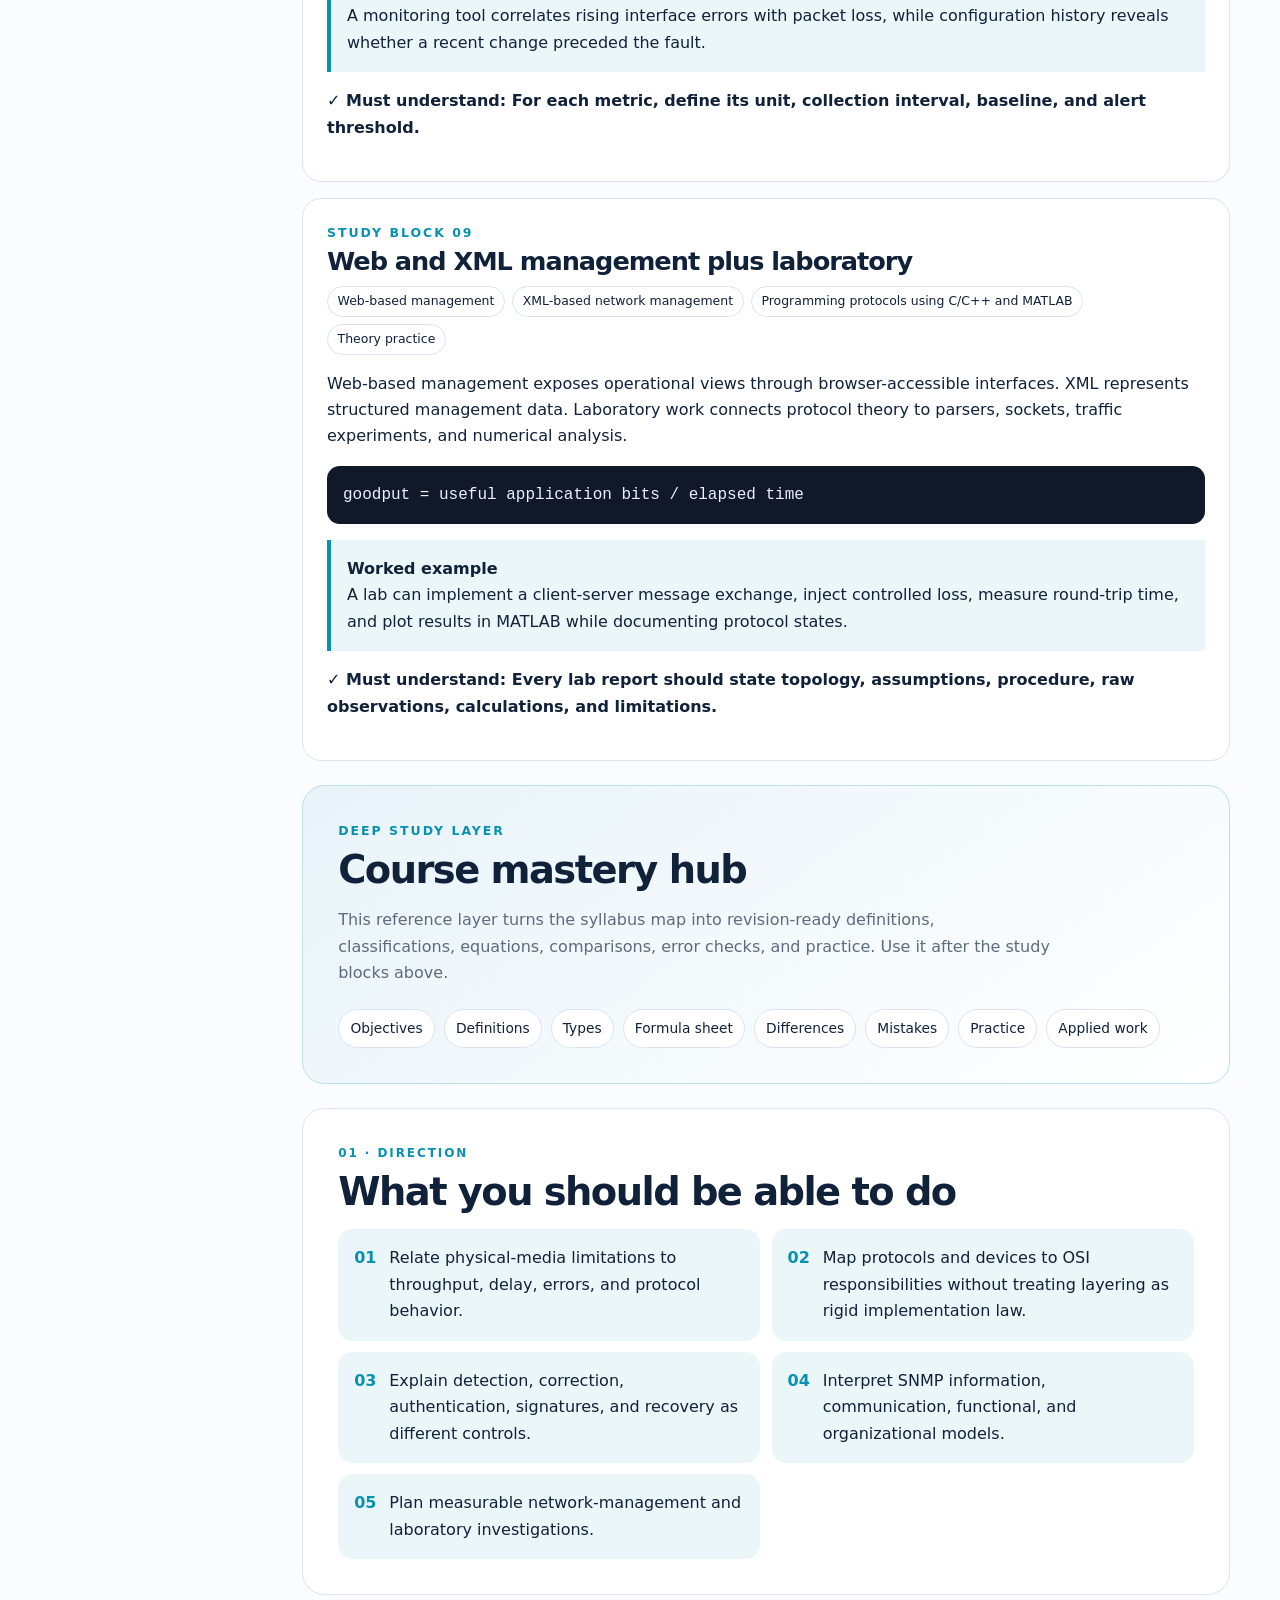
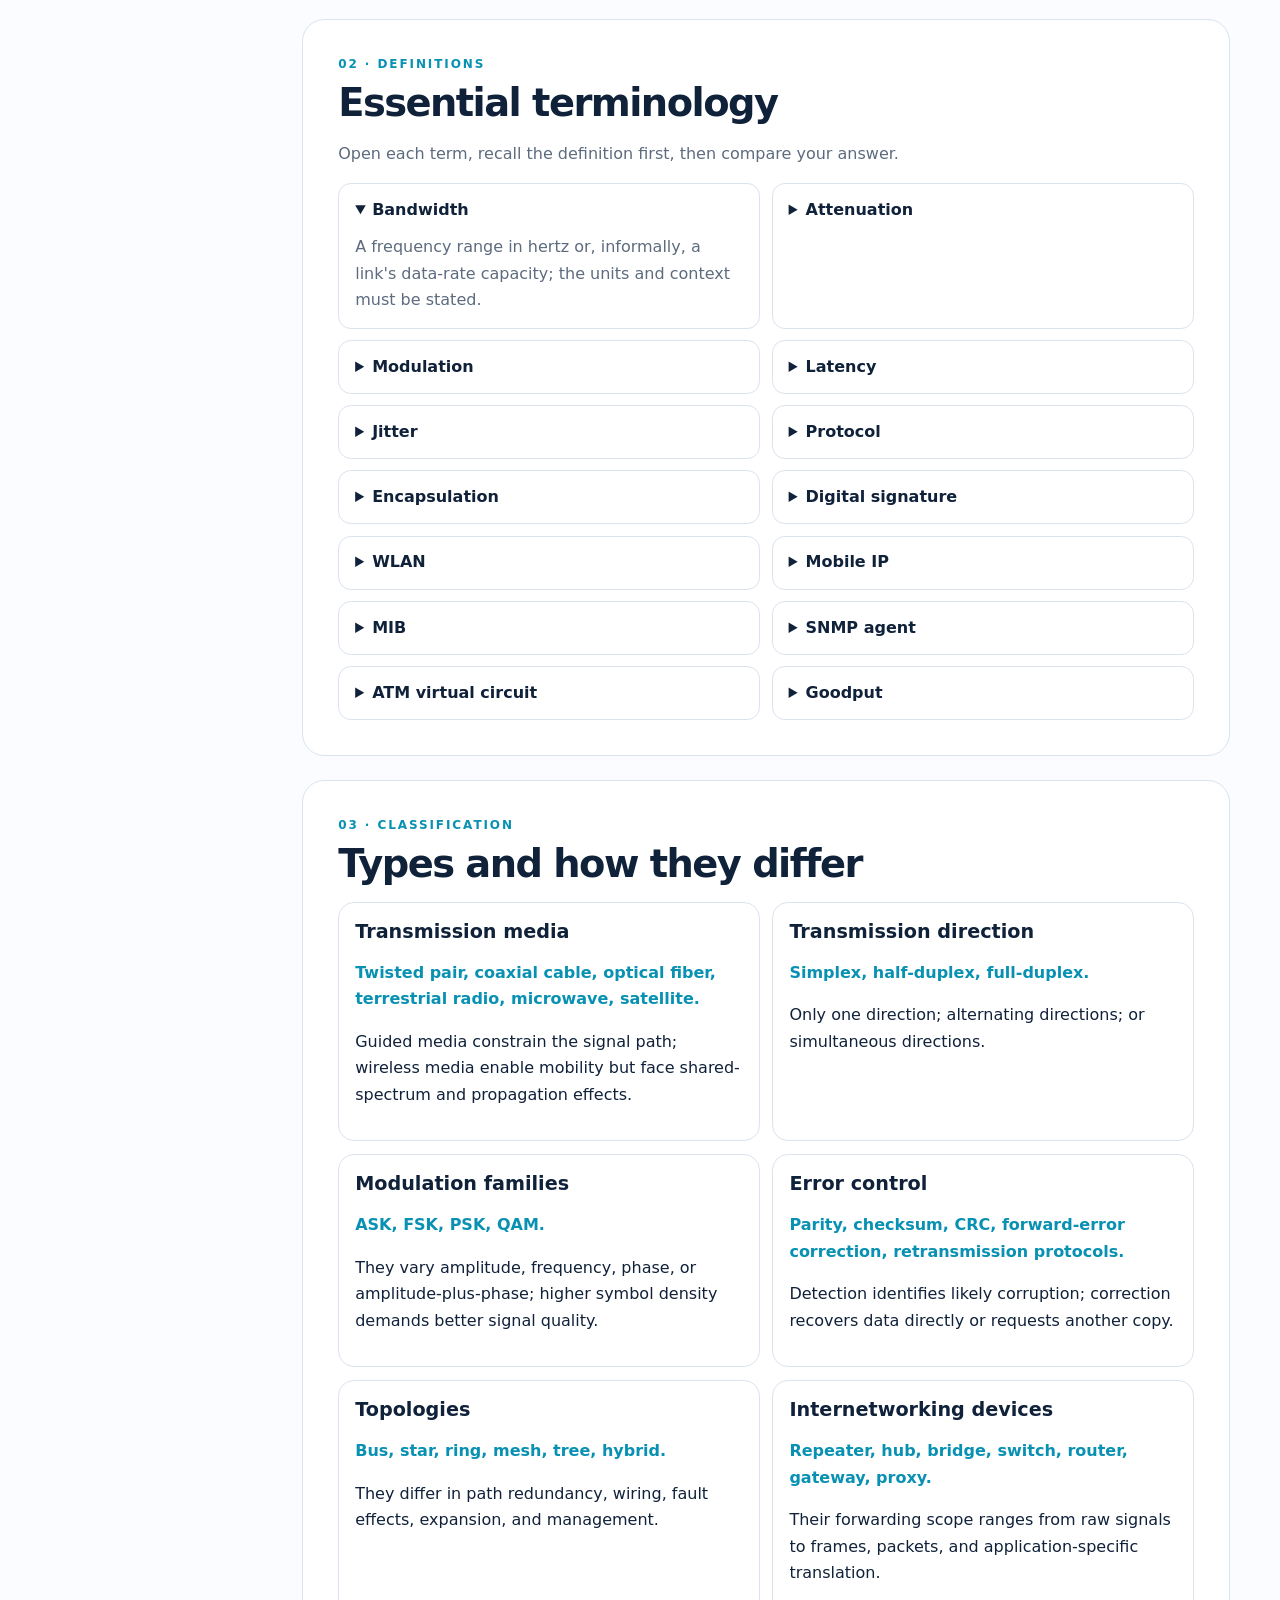
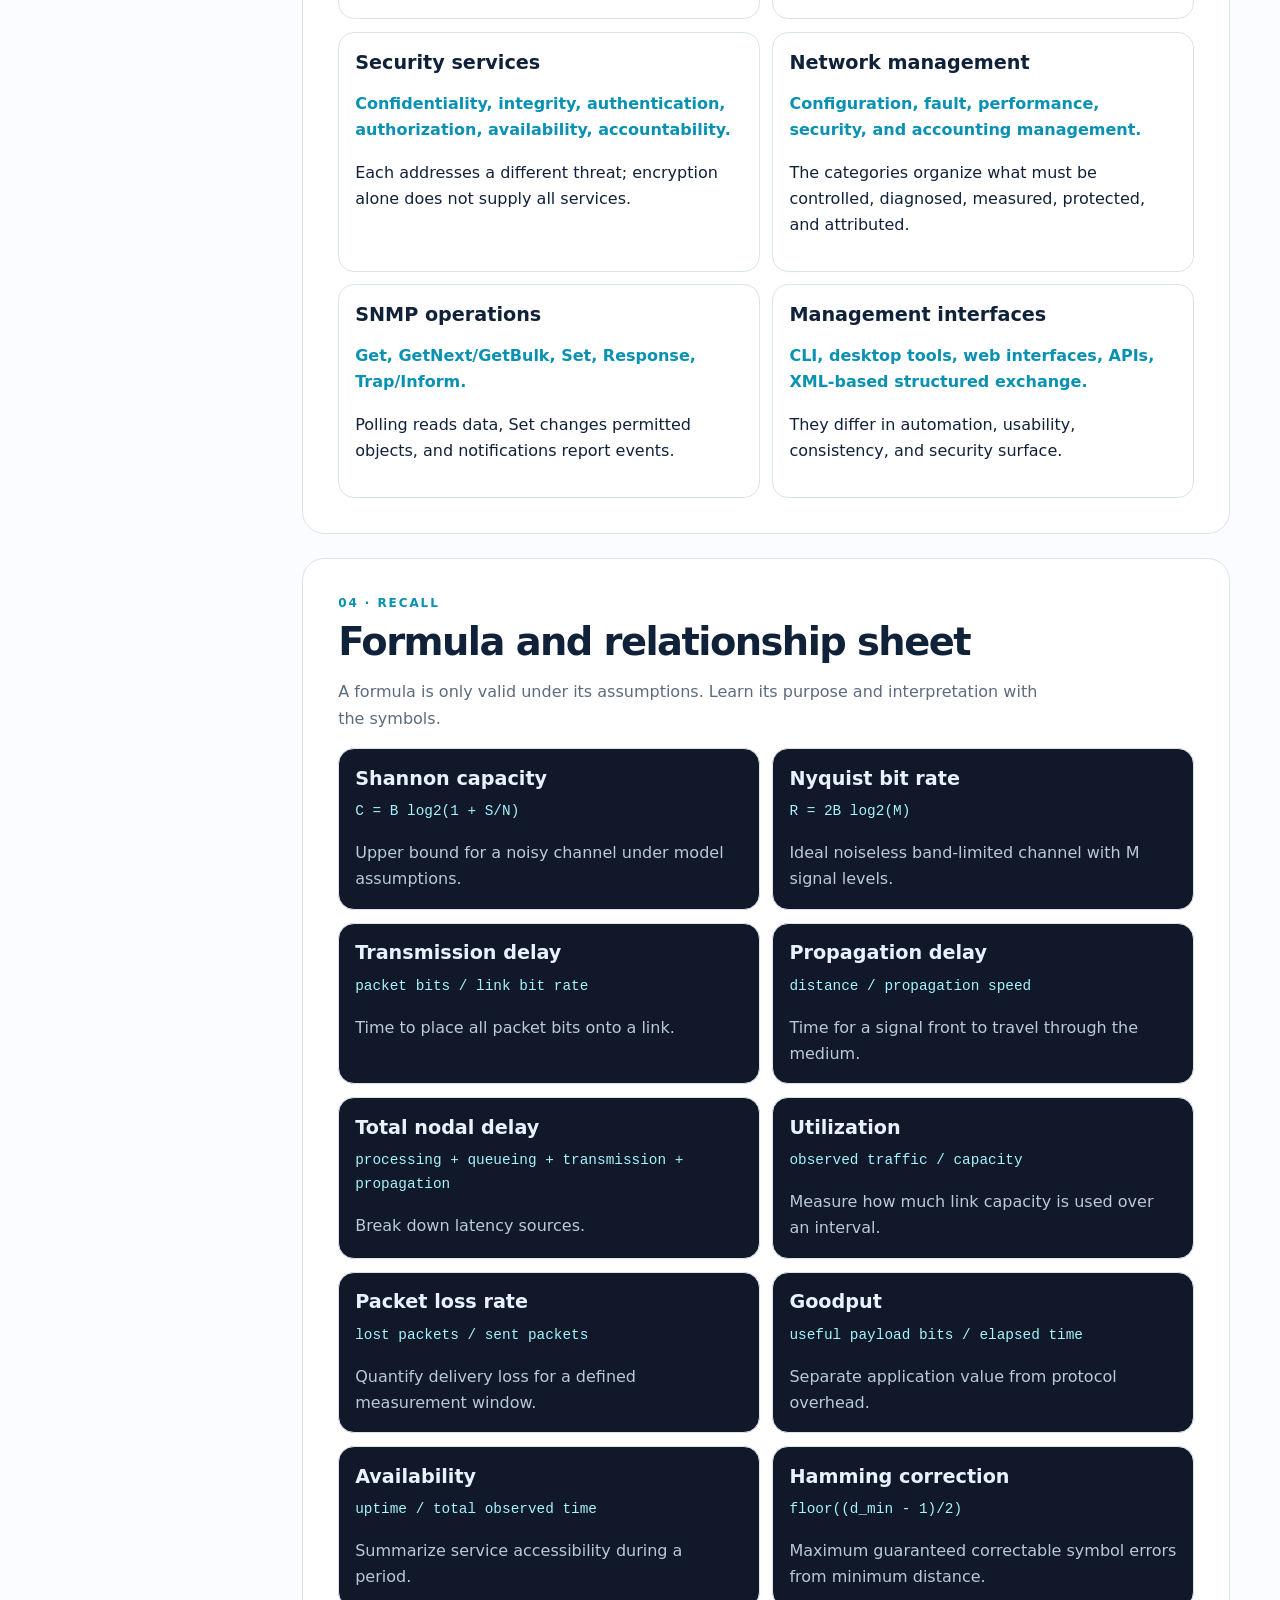
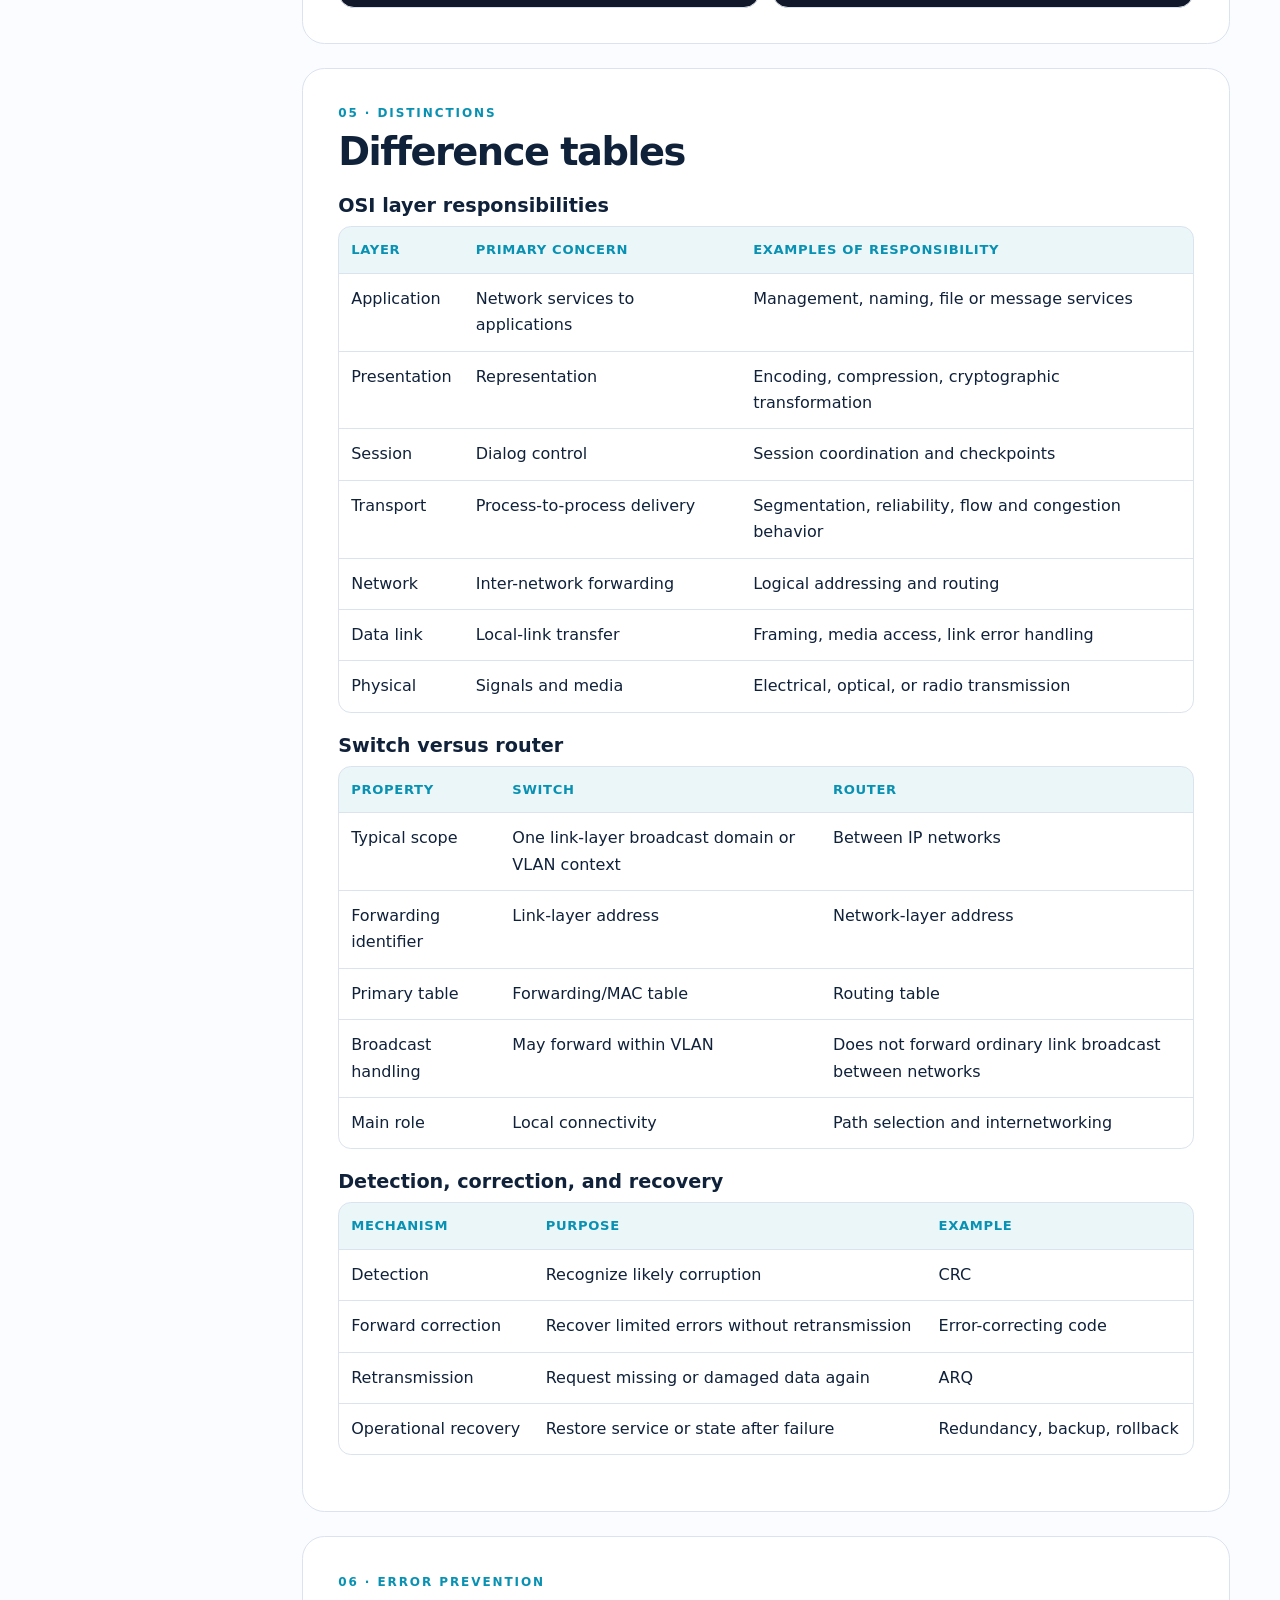
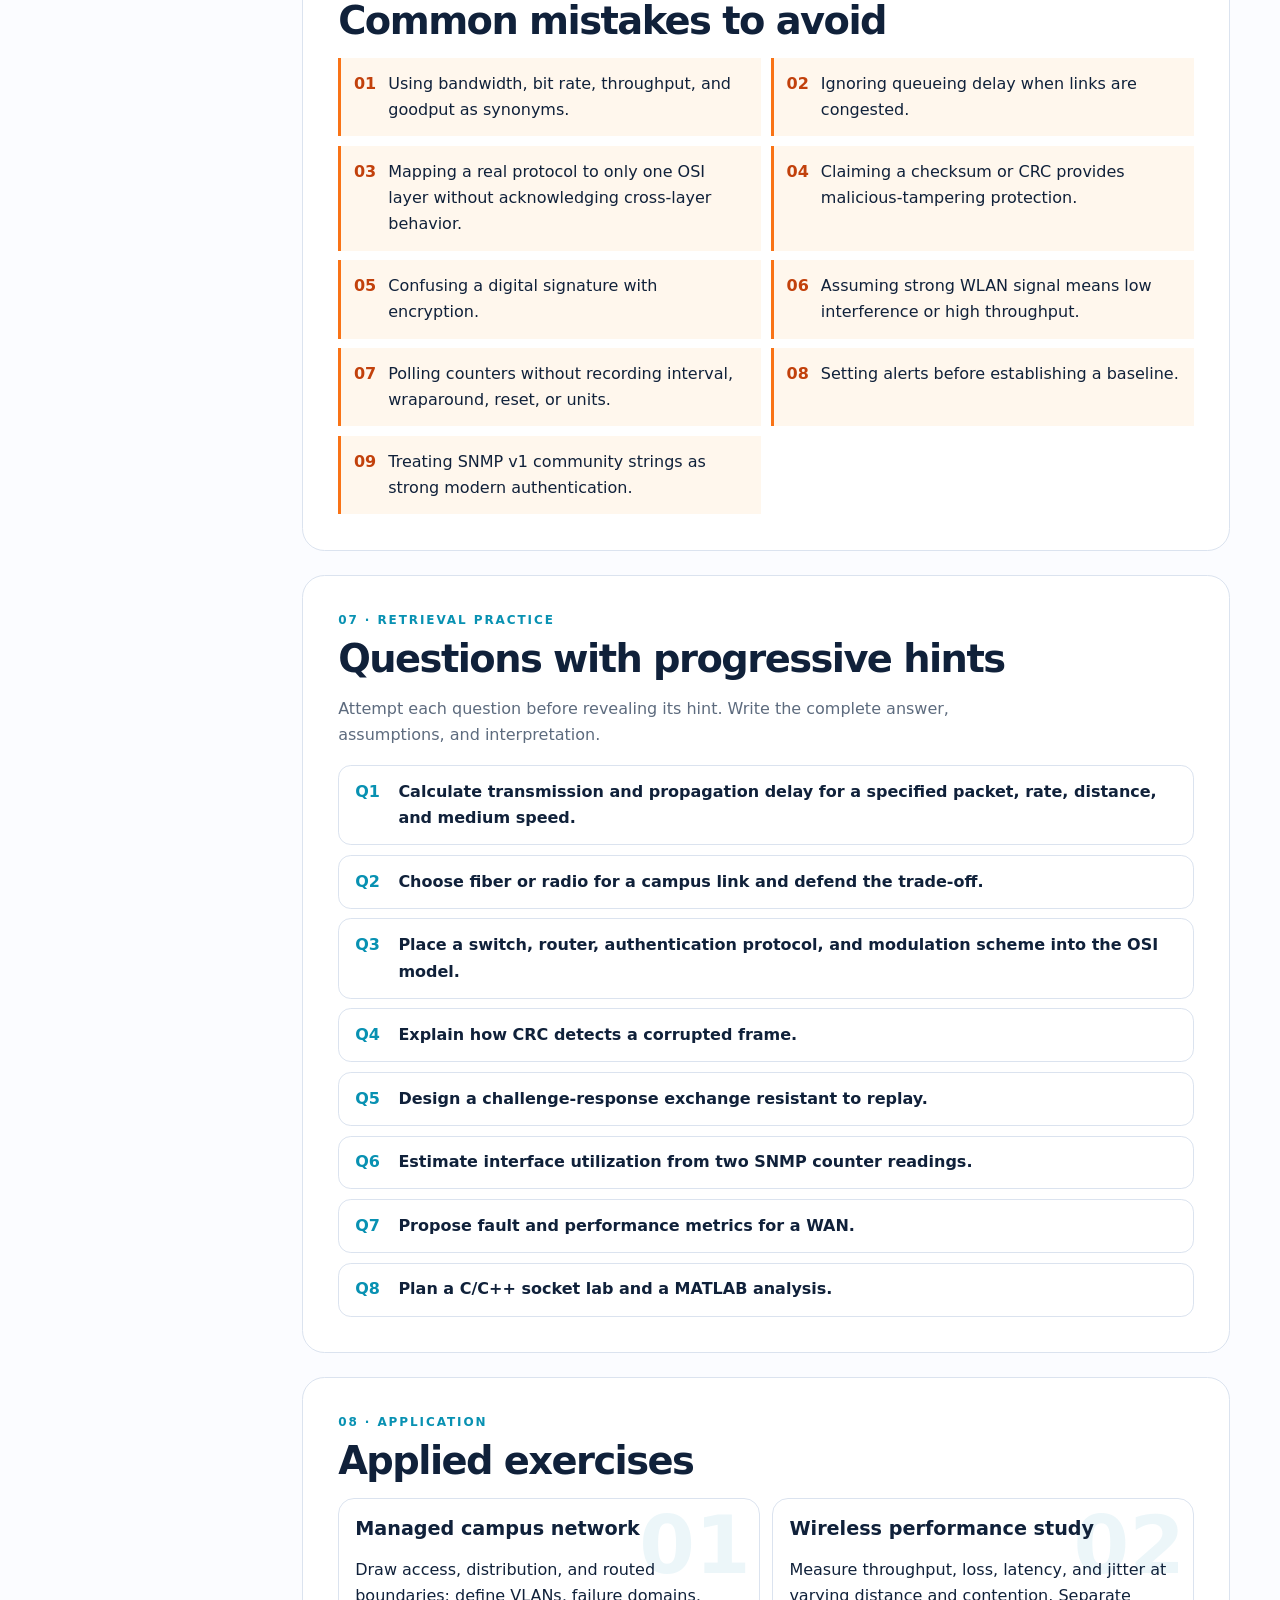
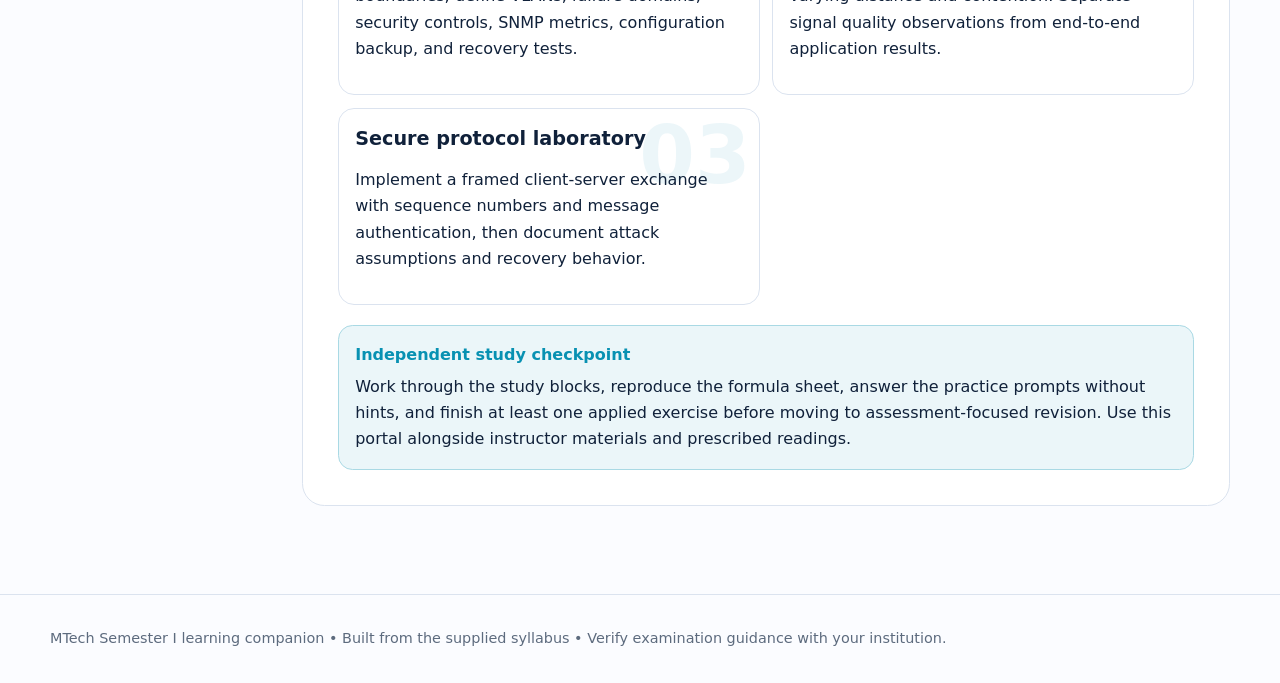
==== commit dbc24cd7: "Remove percentage coverage claim from course pages" ====
--- a/advanced-computer-networks-and-communication/index.html
+++ b/advanced-computer-networks-and-communication/index.html
@@ -1 +1 @@
-<!doctype html><html lang="en"><head><meta charset="utf-8"><meta name="viewport" content="width=device-width,initial-scale=1"><meta name="description" content="MTech Semester I course guide"><title>Course guide</title><link rel="stylesheet" href="../assets/styles.css"><link rel="stylesheet" href="../assets/mastery.css"></head><body data-page="course" data-depth="../" data-course="advanced-computer-networks-and-communication"><a class="skip" href="#main">Skip to content</a><div id="nav"></div><main id="main"><section class="course-hero shell" id="courseHero"></section><div class="content-layout shell"><aside class="toc" id="toc" aria-label="Course contents"></aside><article id="modules"></article></div></main><div id="foot"></div><script src="../assets/app.js"></script></body></html>+<!doctype html><html lang="en"><head><meta charset="utf-8"><meta name="viewport" content="width=device-width,initial-scale=1"><meta name="description" content="MTech Semester I course guide"><title>Course guide</title><link rel="stylesheet" href="../assets/styles.css"><link rel="stylesheet" href="../assets/mastery.css"></head><body data-page="course" data-depth="../" data-course="advanced-computer-networks-and-communication"><a class="skip" href="#main">Skip to content</a><div id="nav"></div><main id="main"><section class="course-hero shell" id="courseHero"></section><div class="content-layout shell"><aside class="toc" id="toc" aria-label="Course contents"></aside><article id="modules"></article></div></main><div id="foot"></div><script src="../assets/app.js?v=20261027-3"></script></body></html>
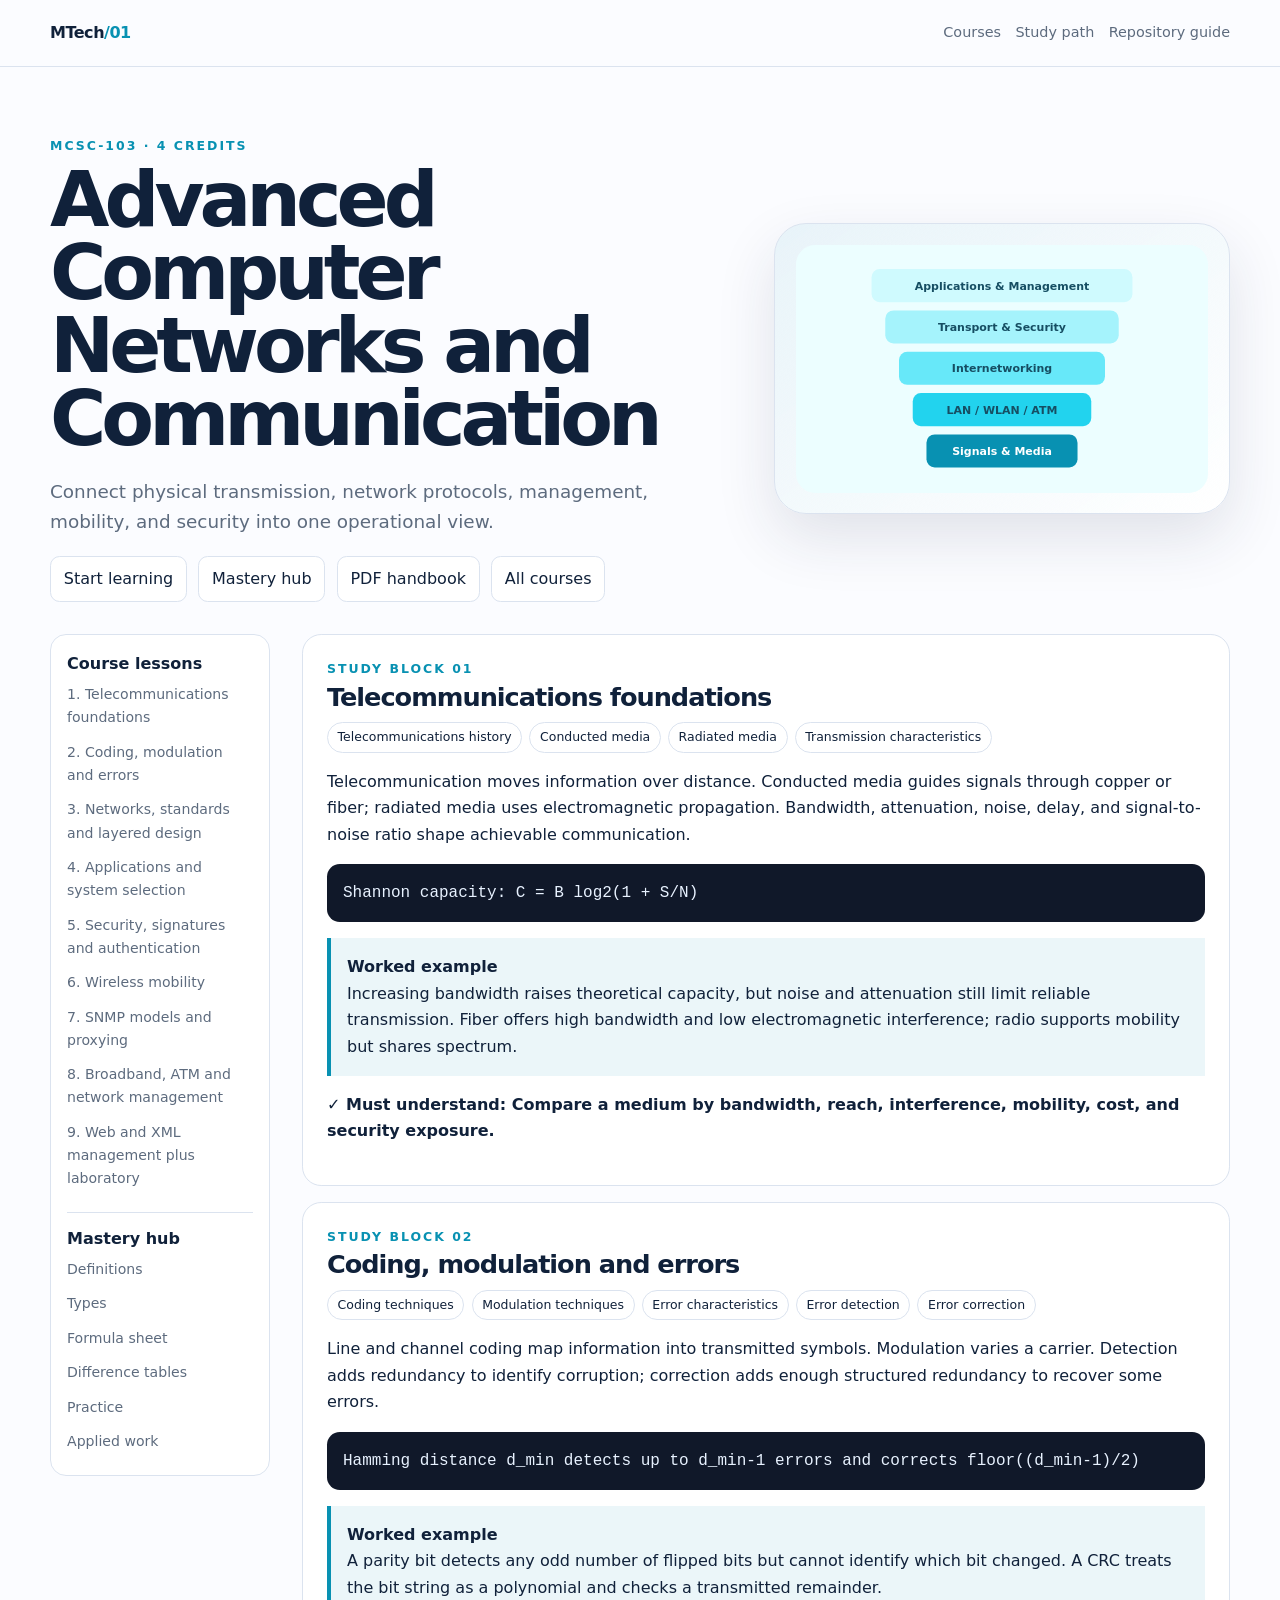
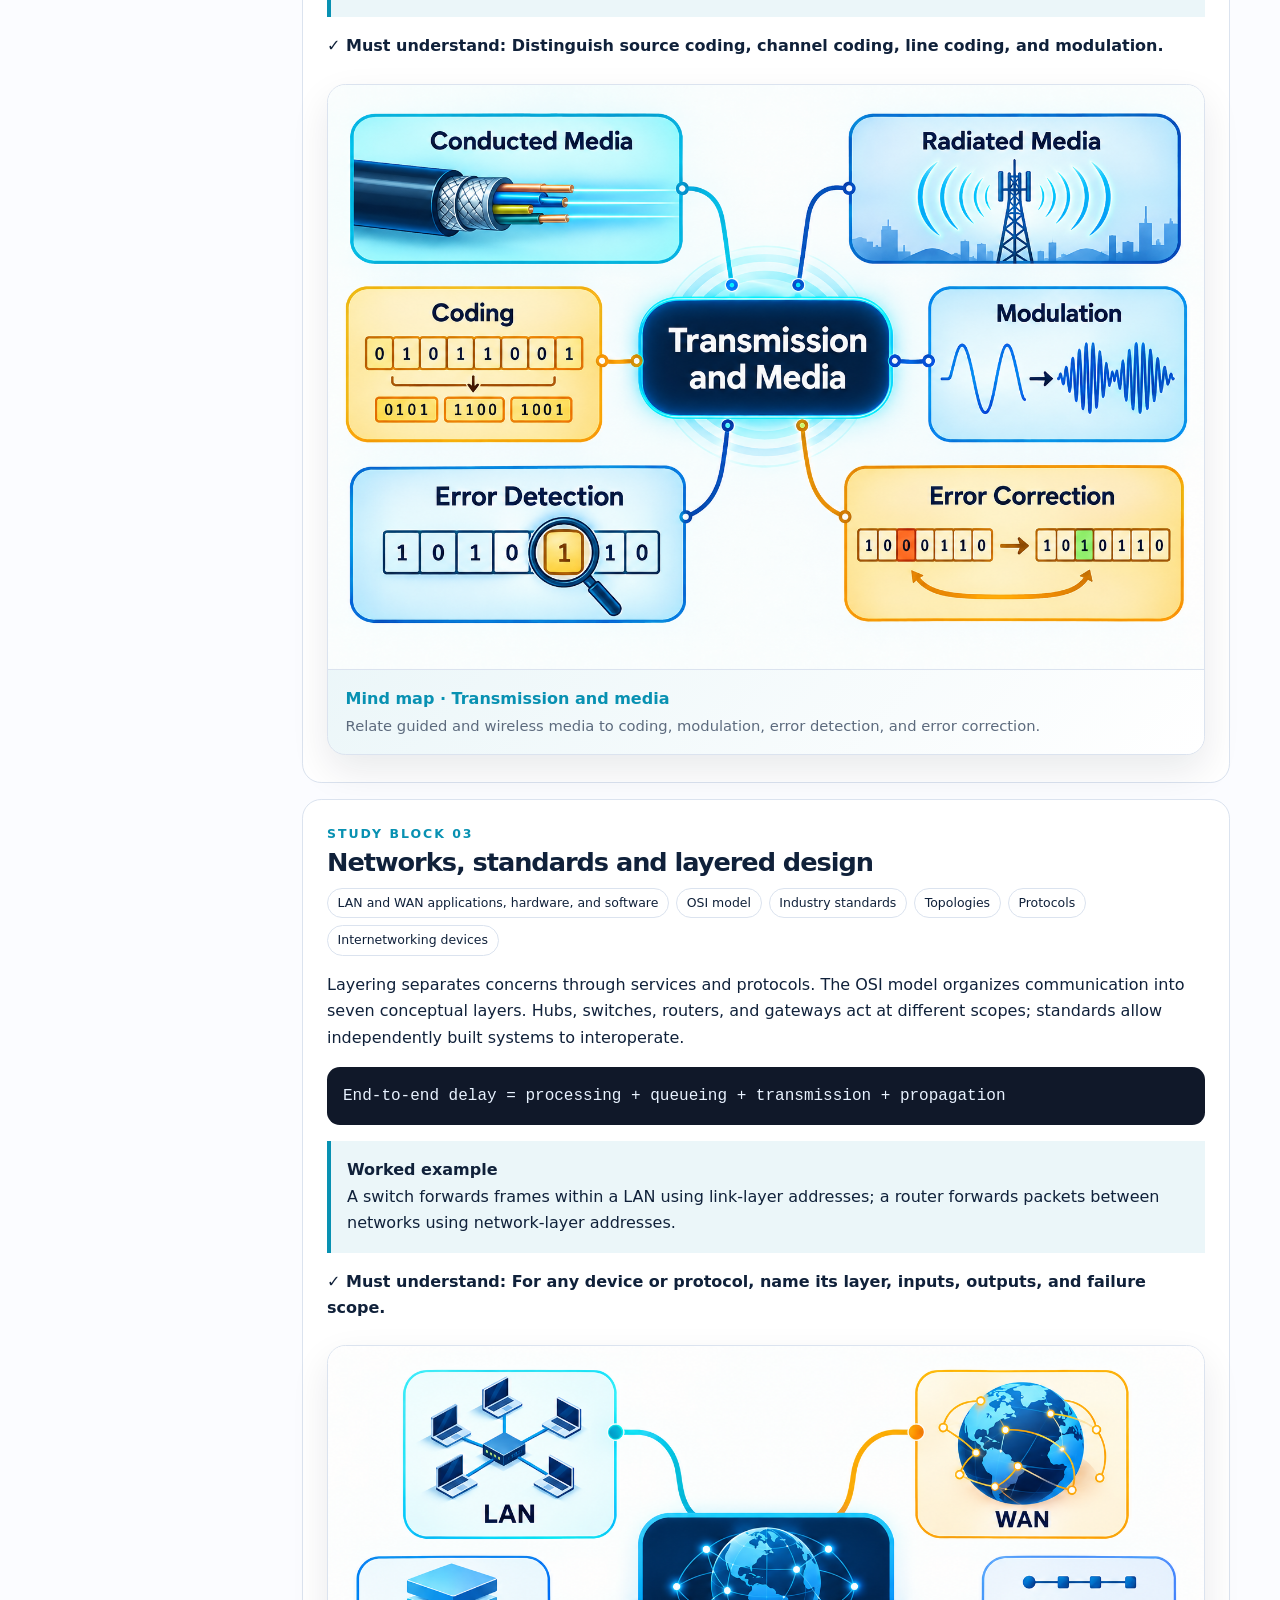
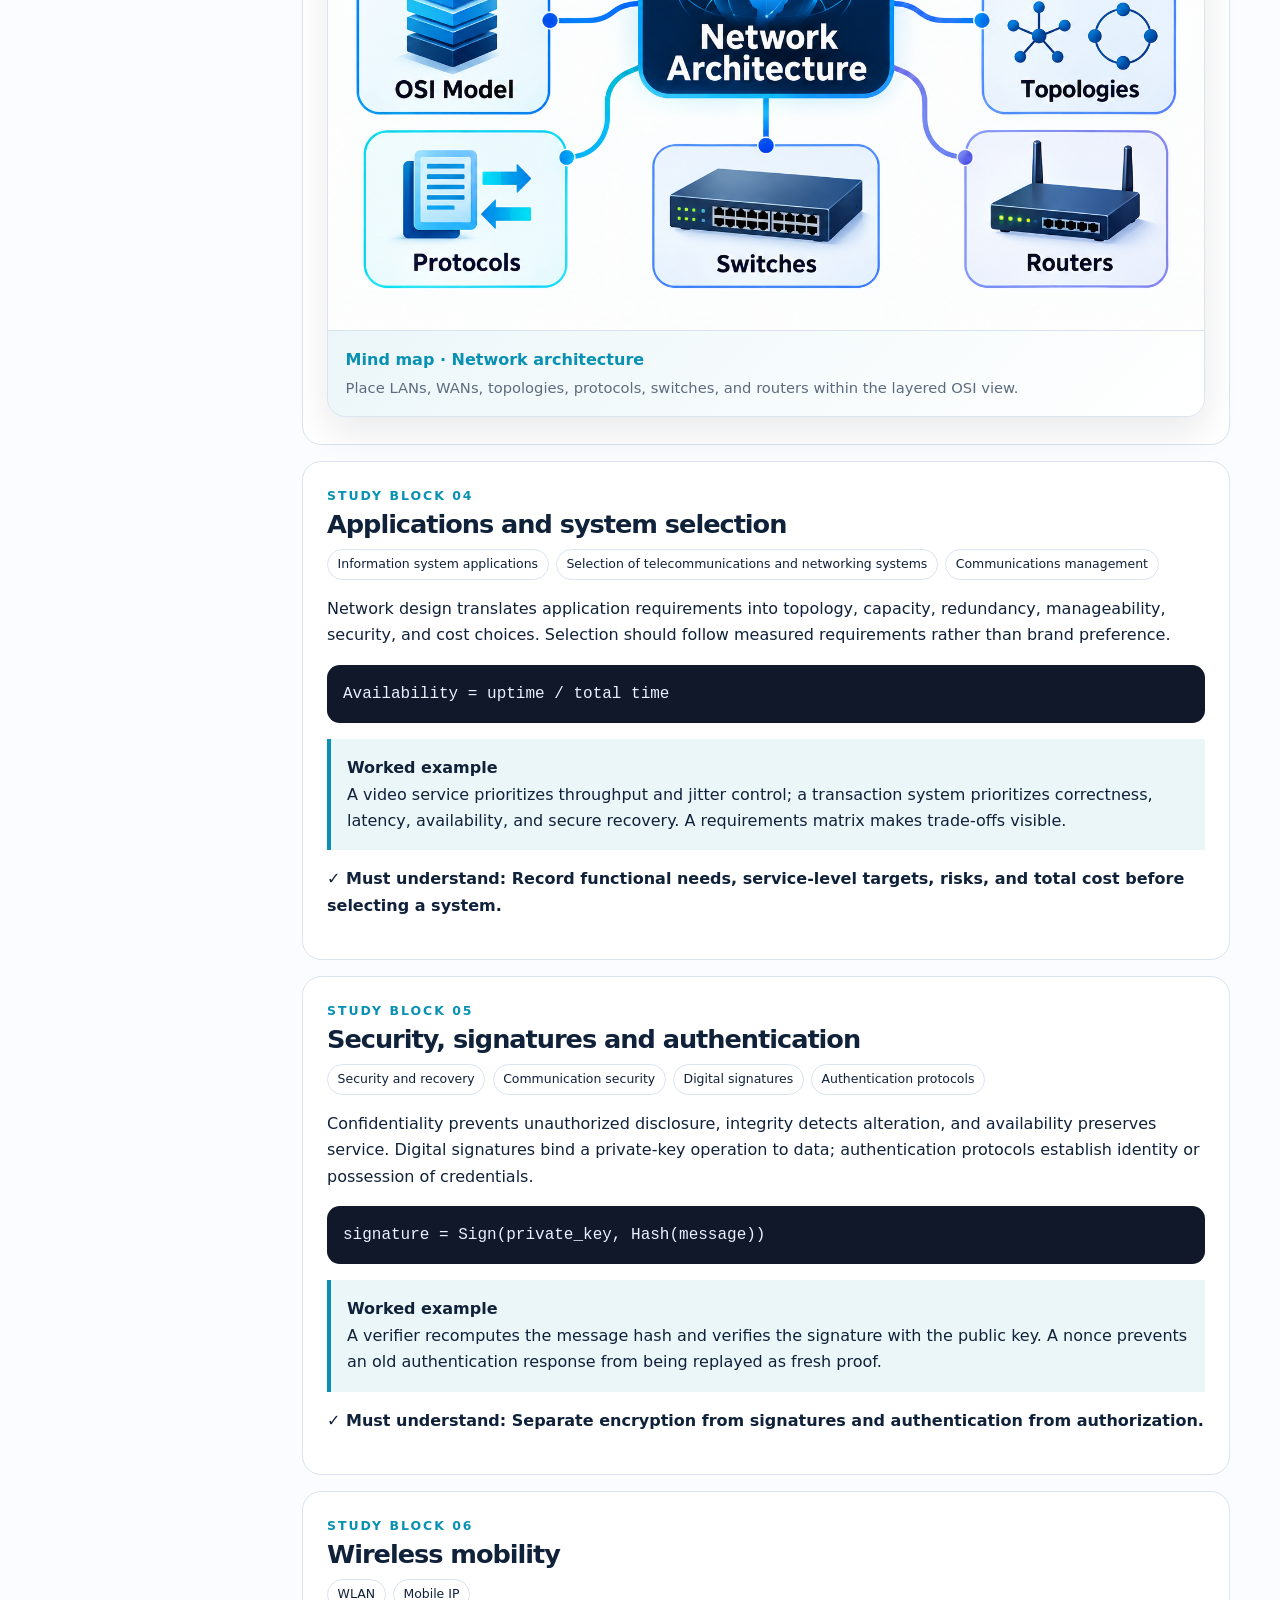
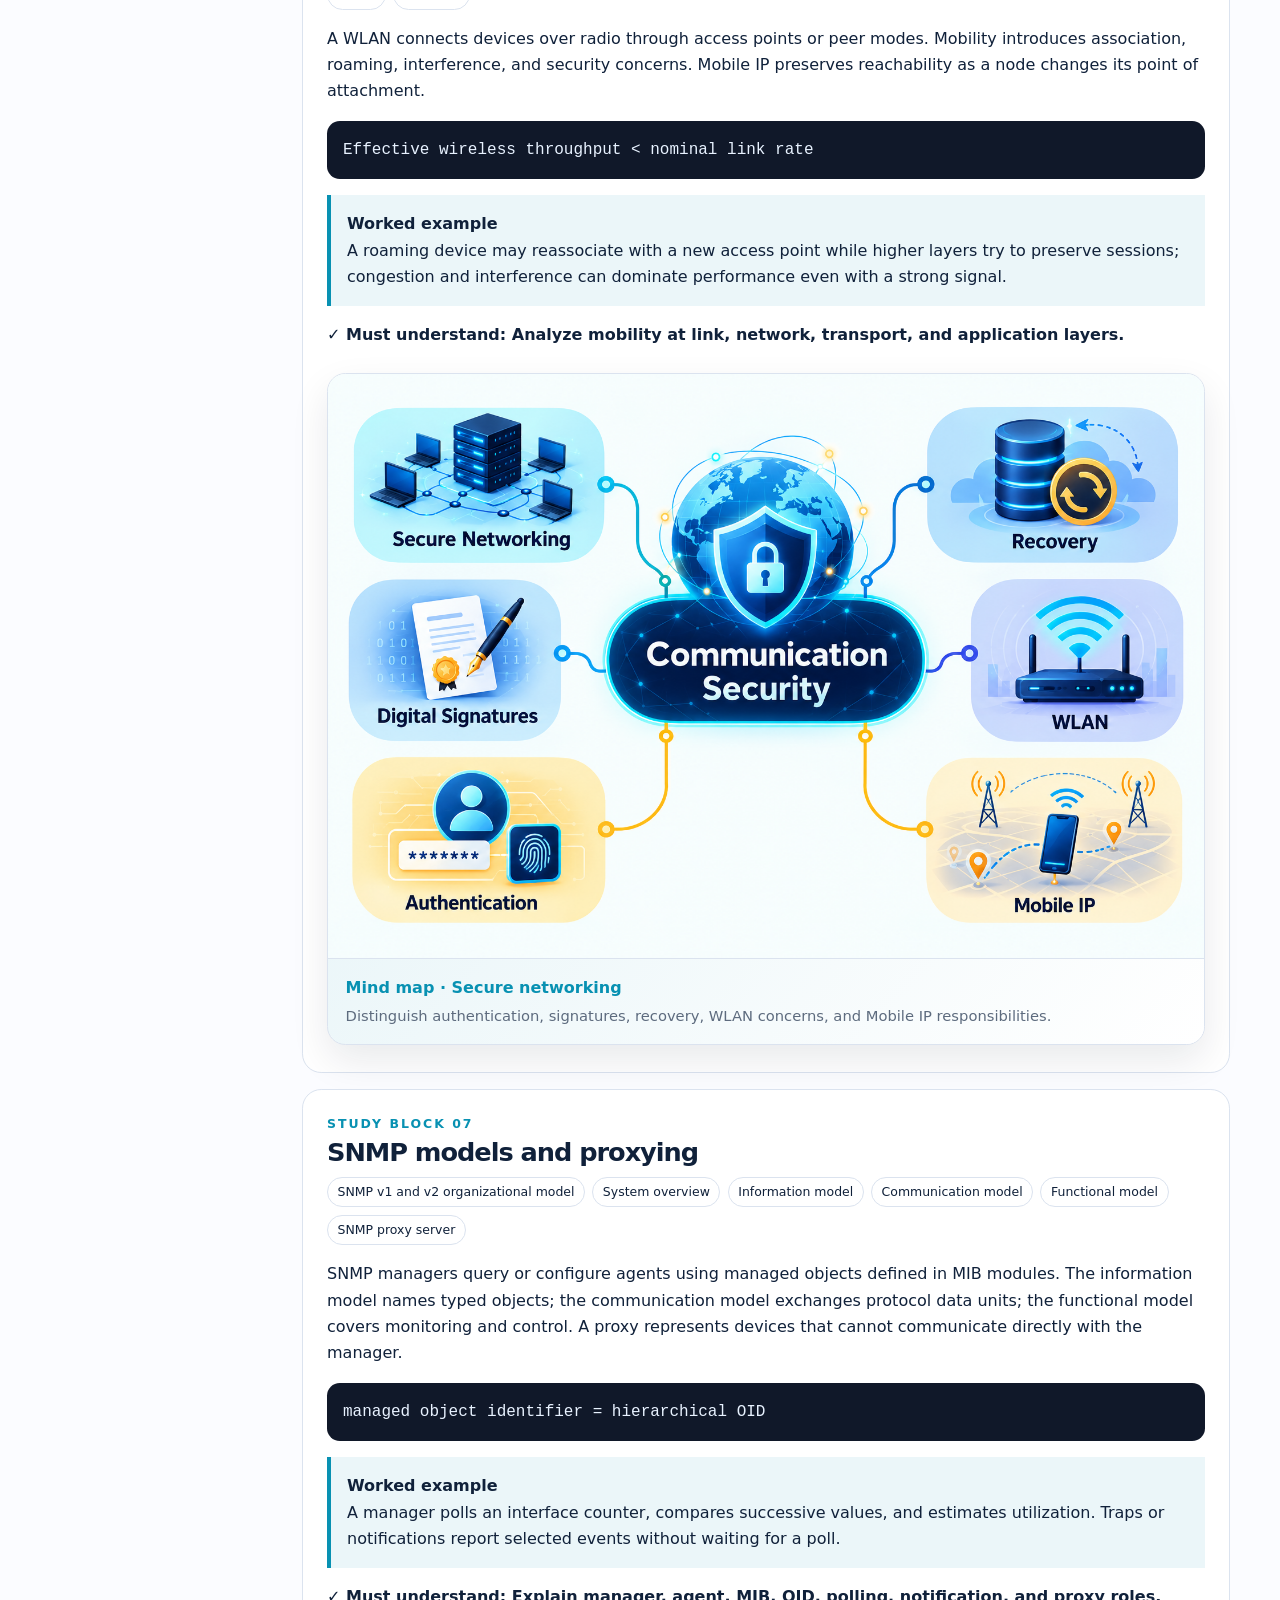
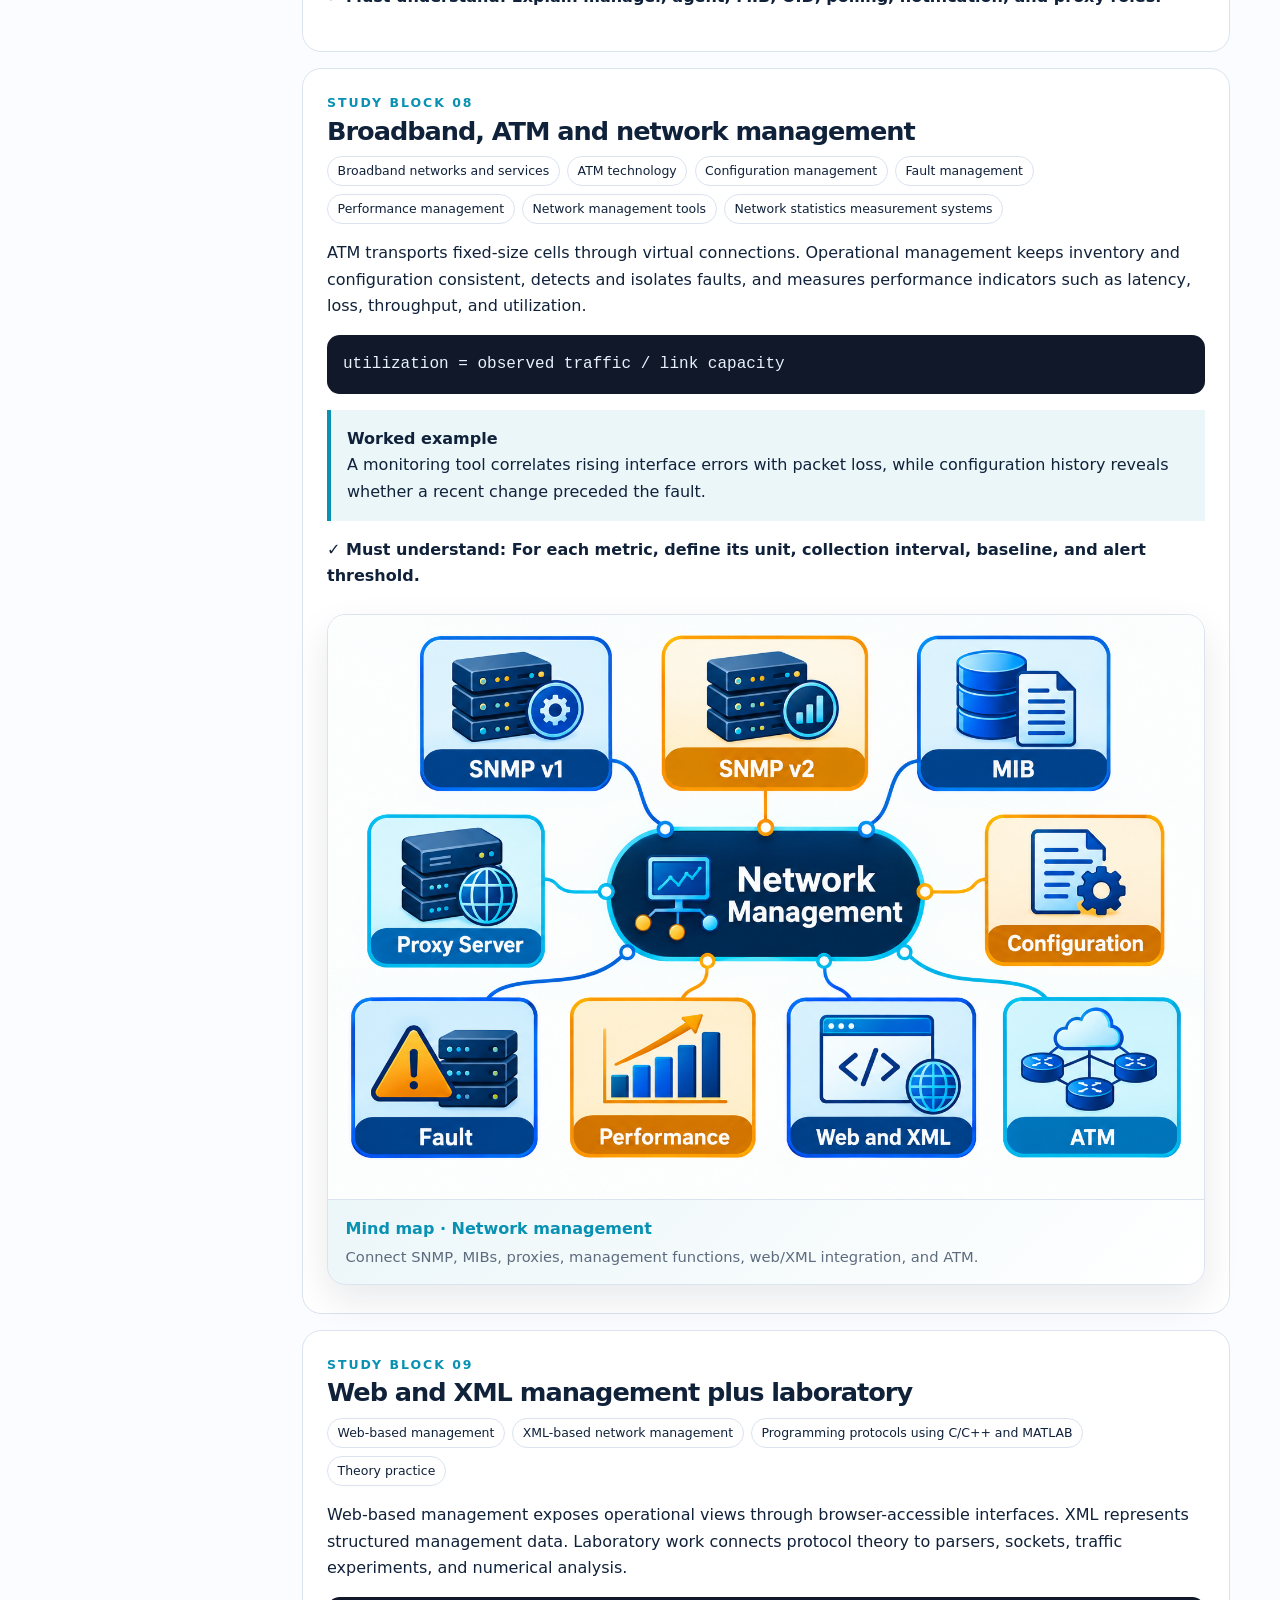
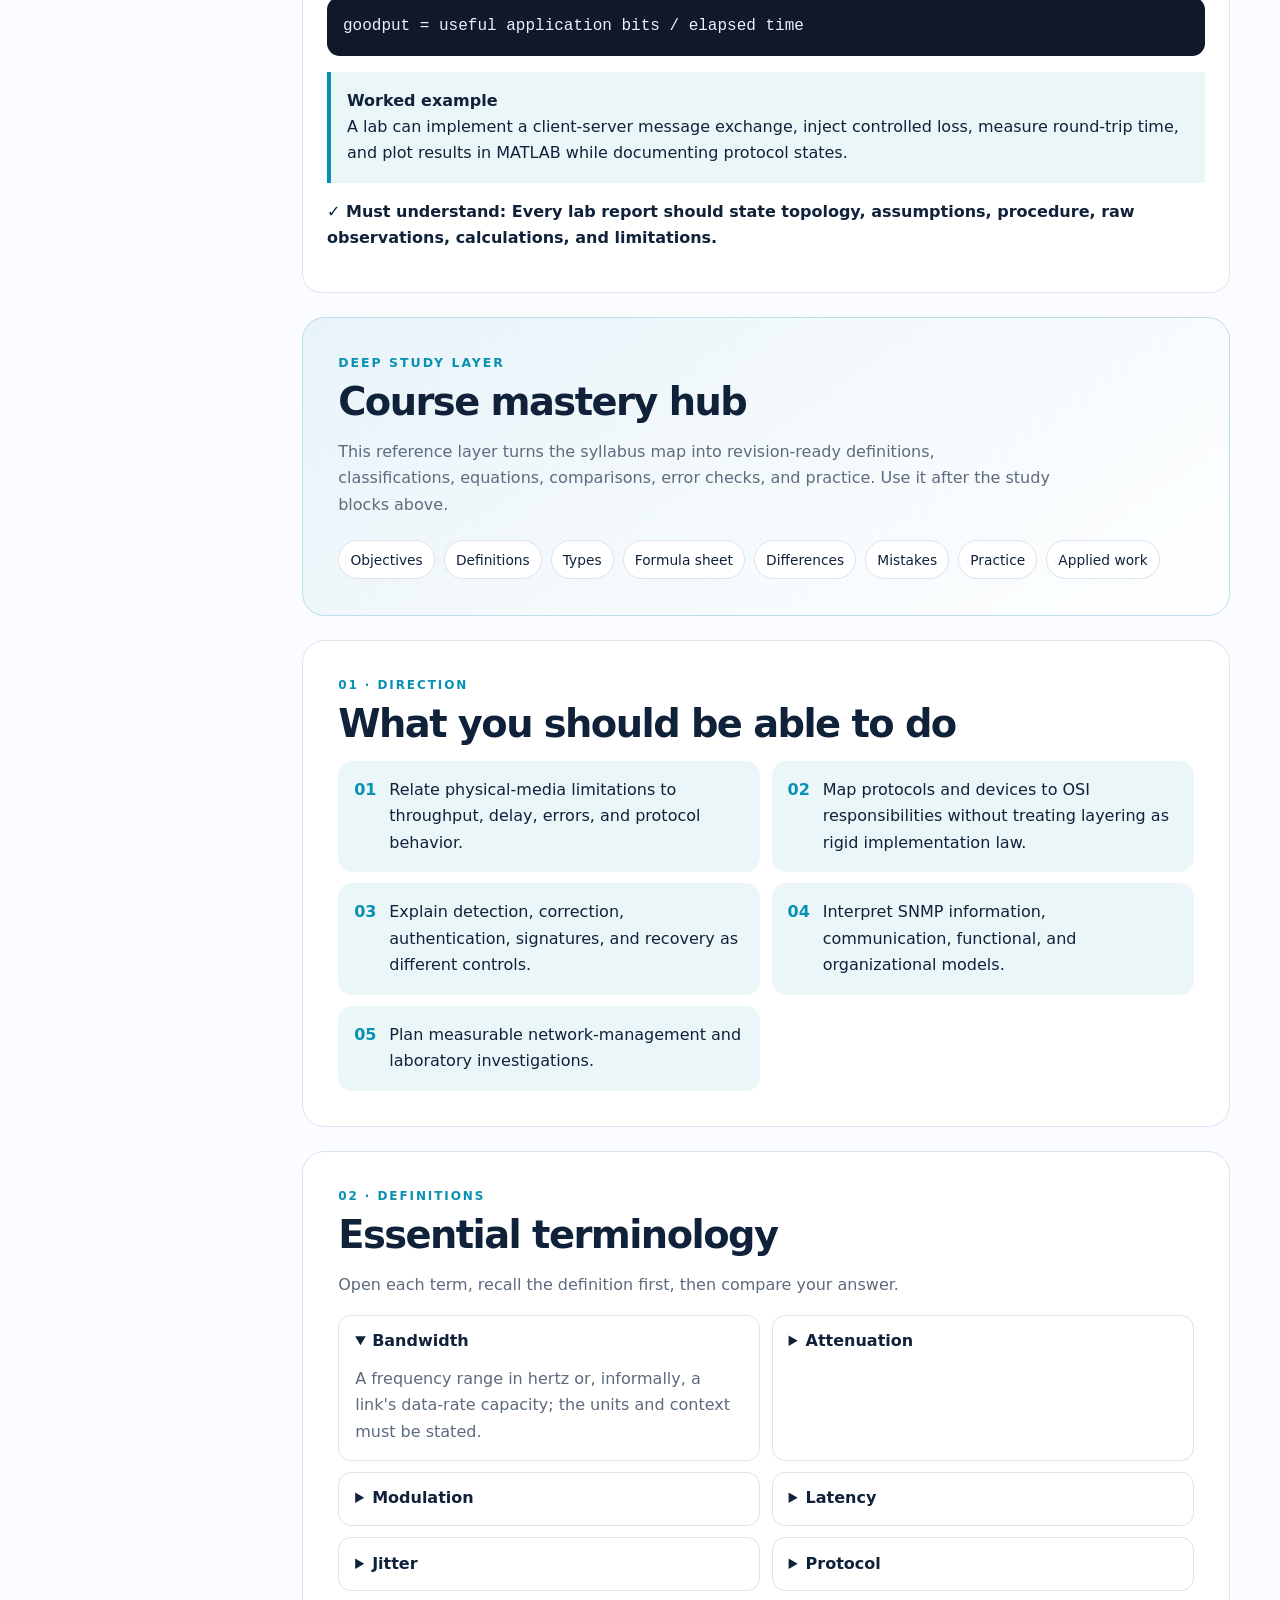
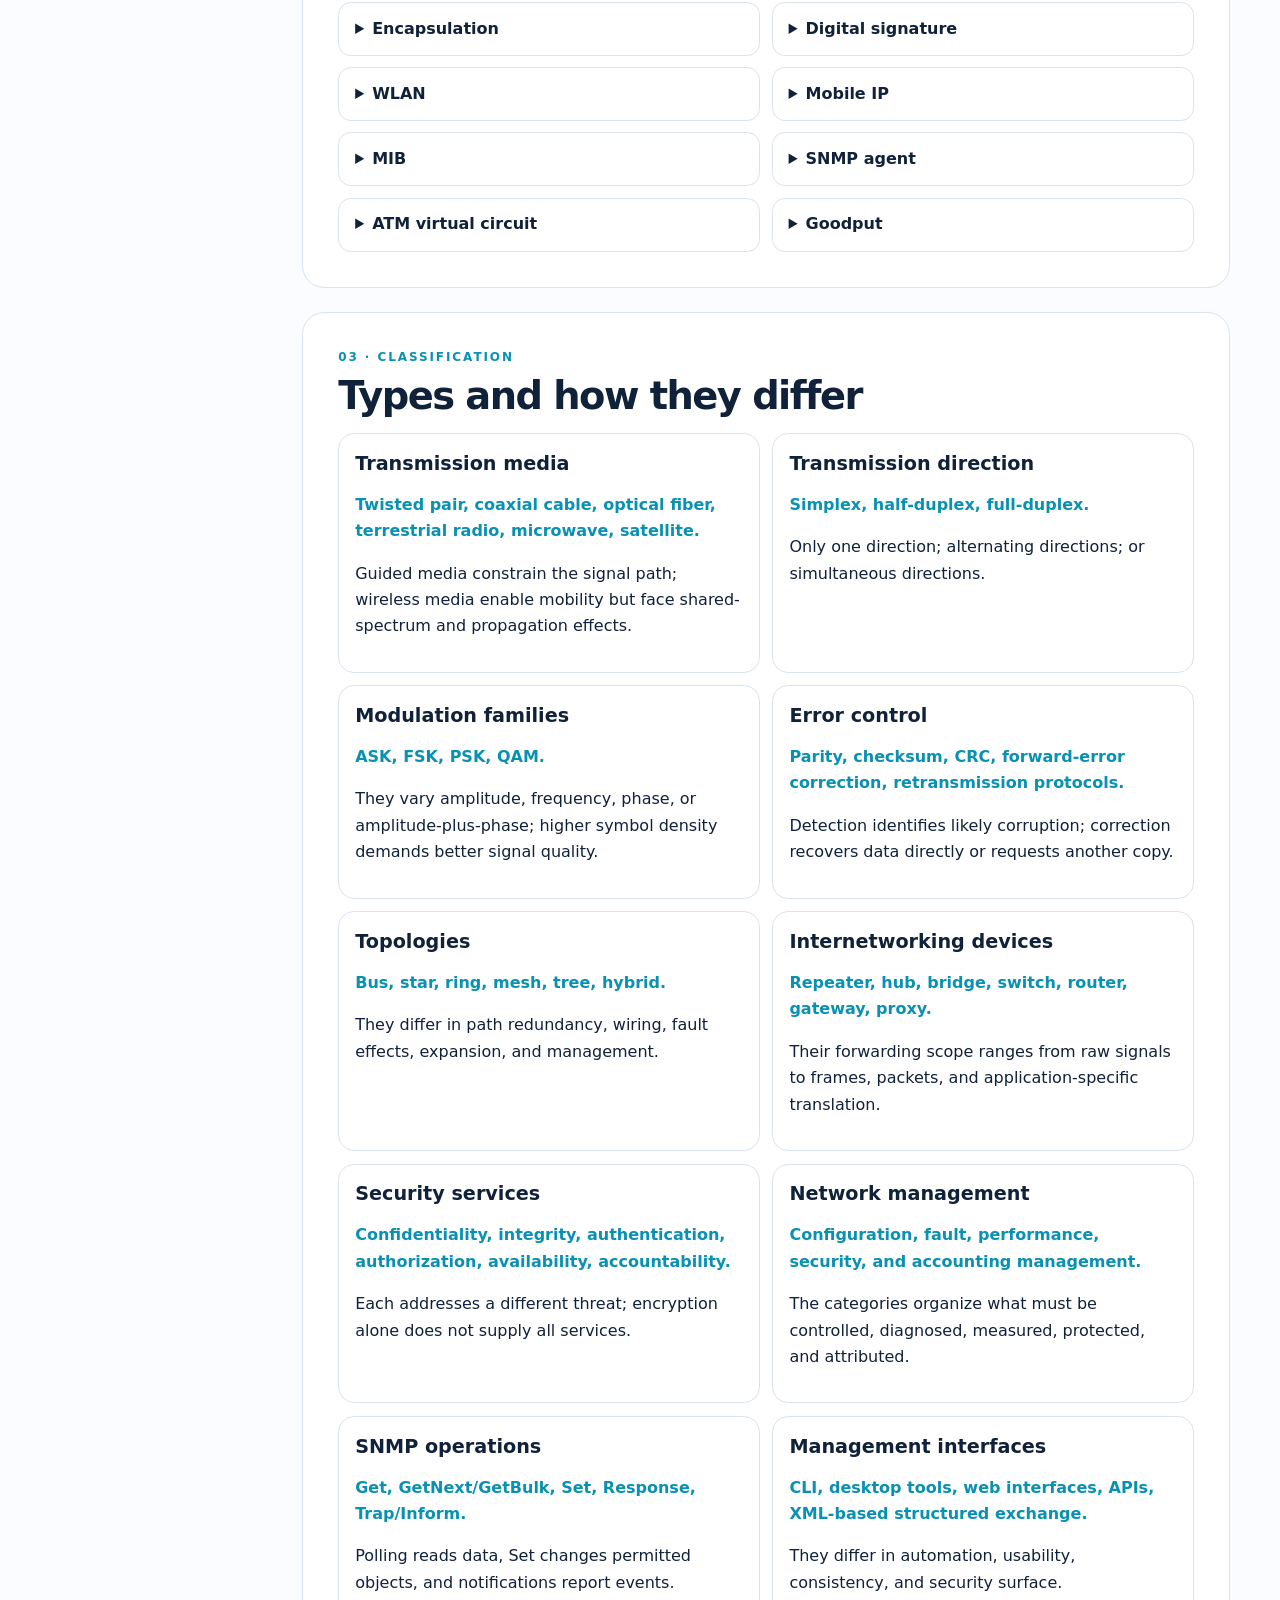
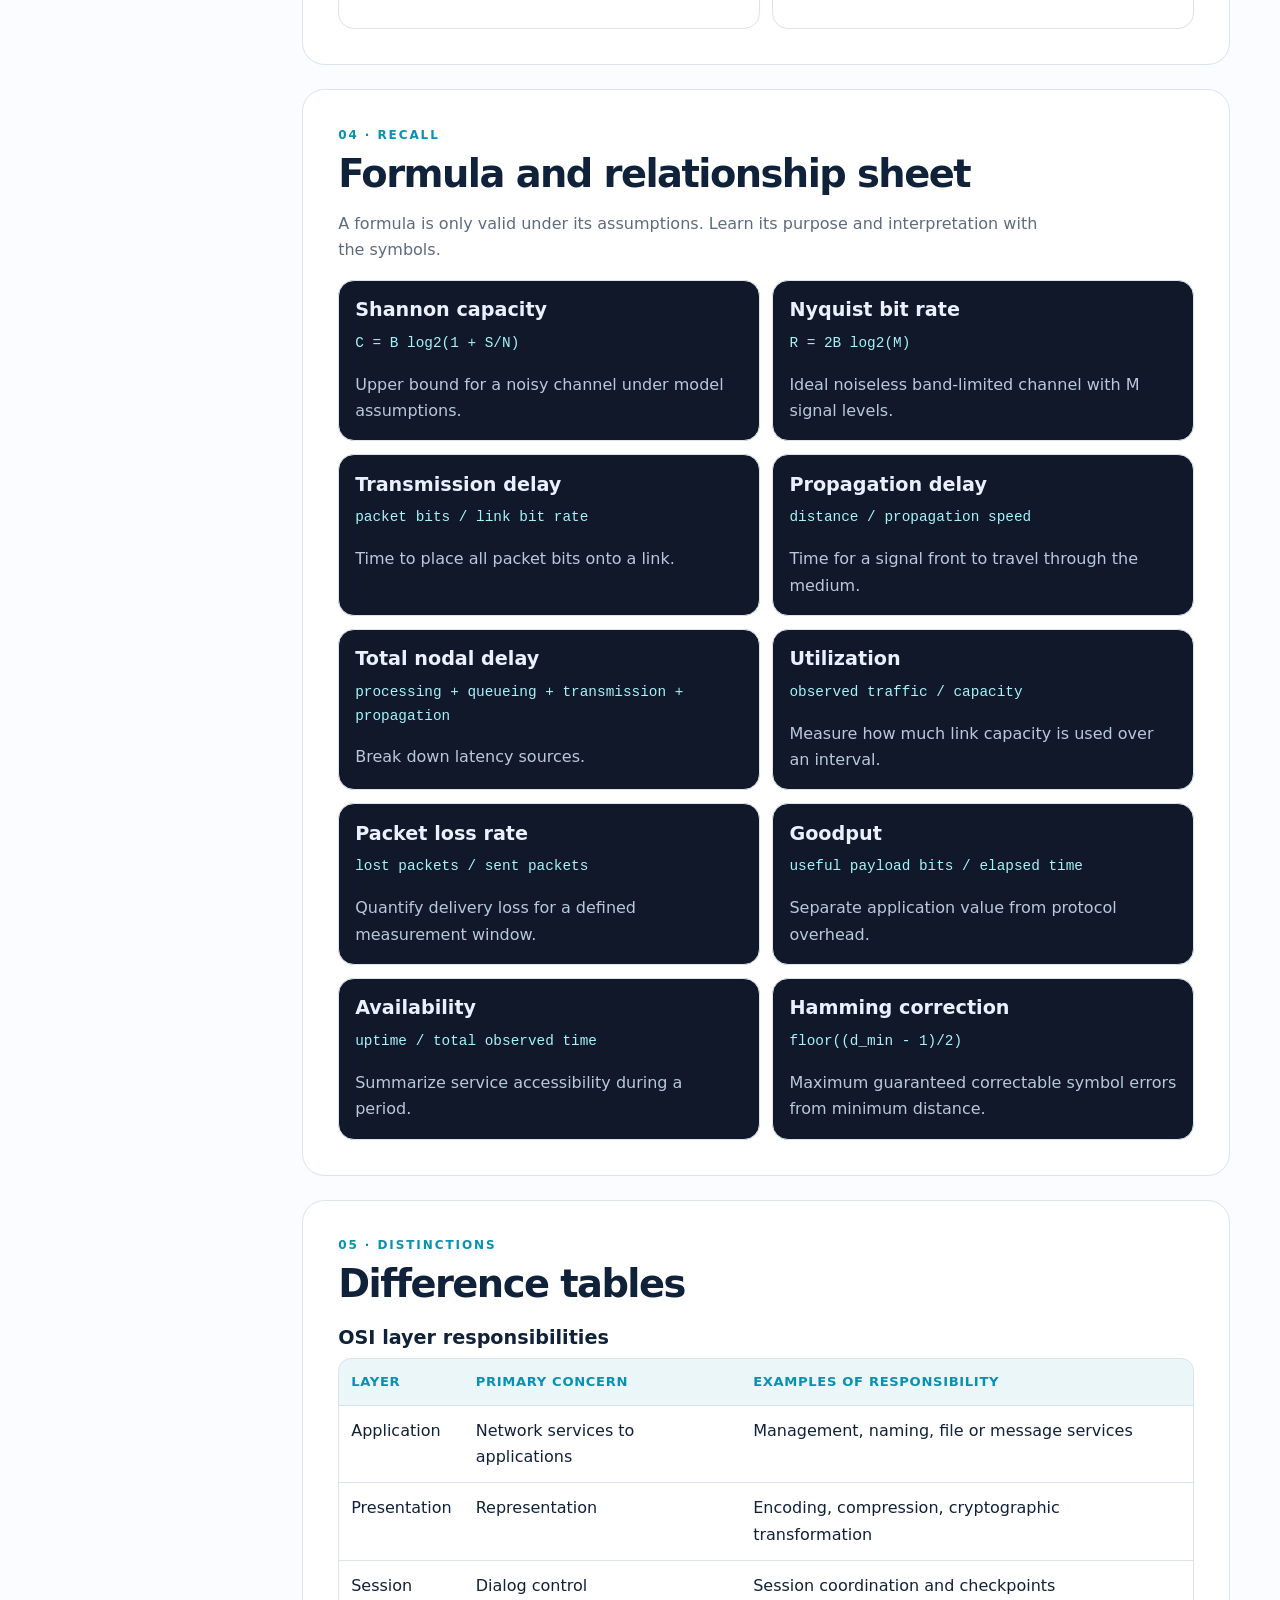
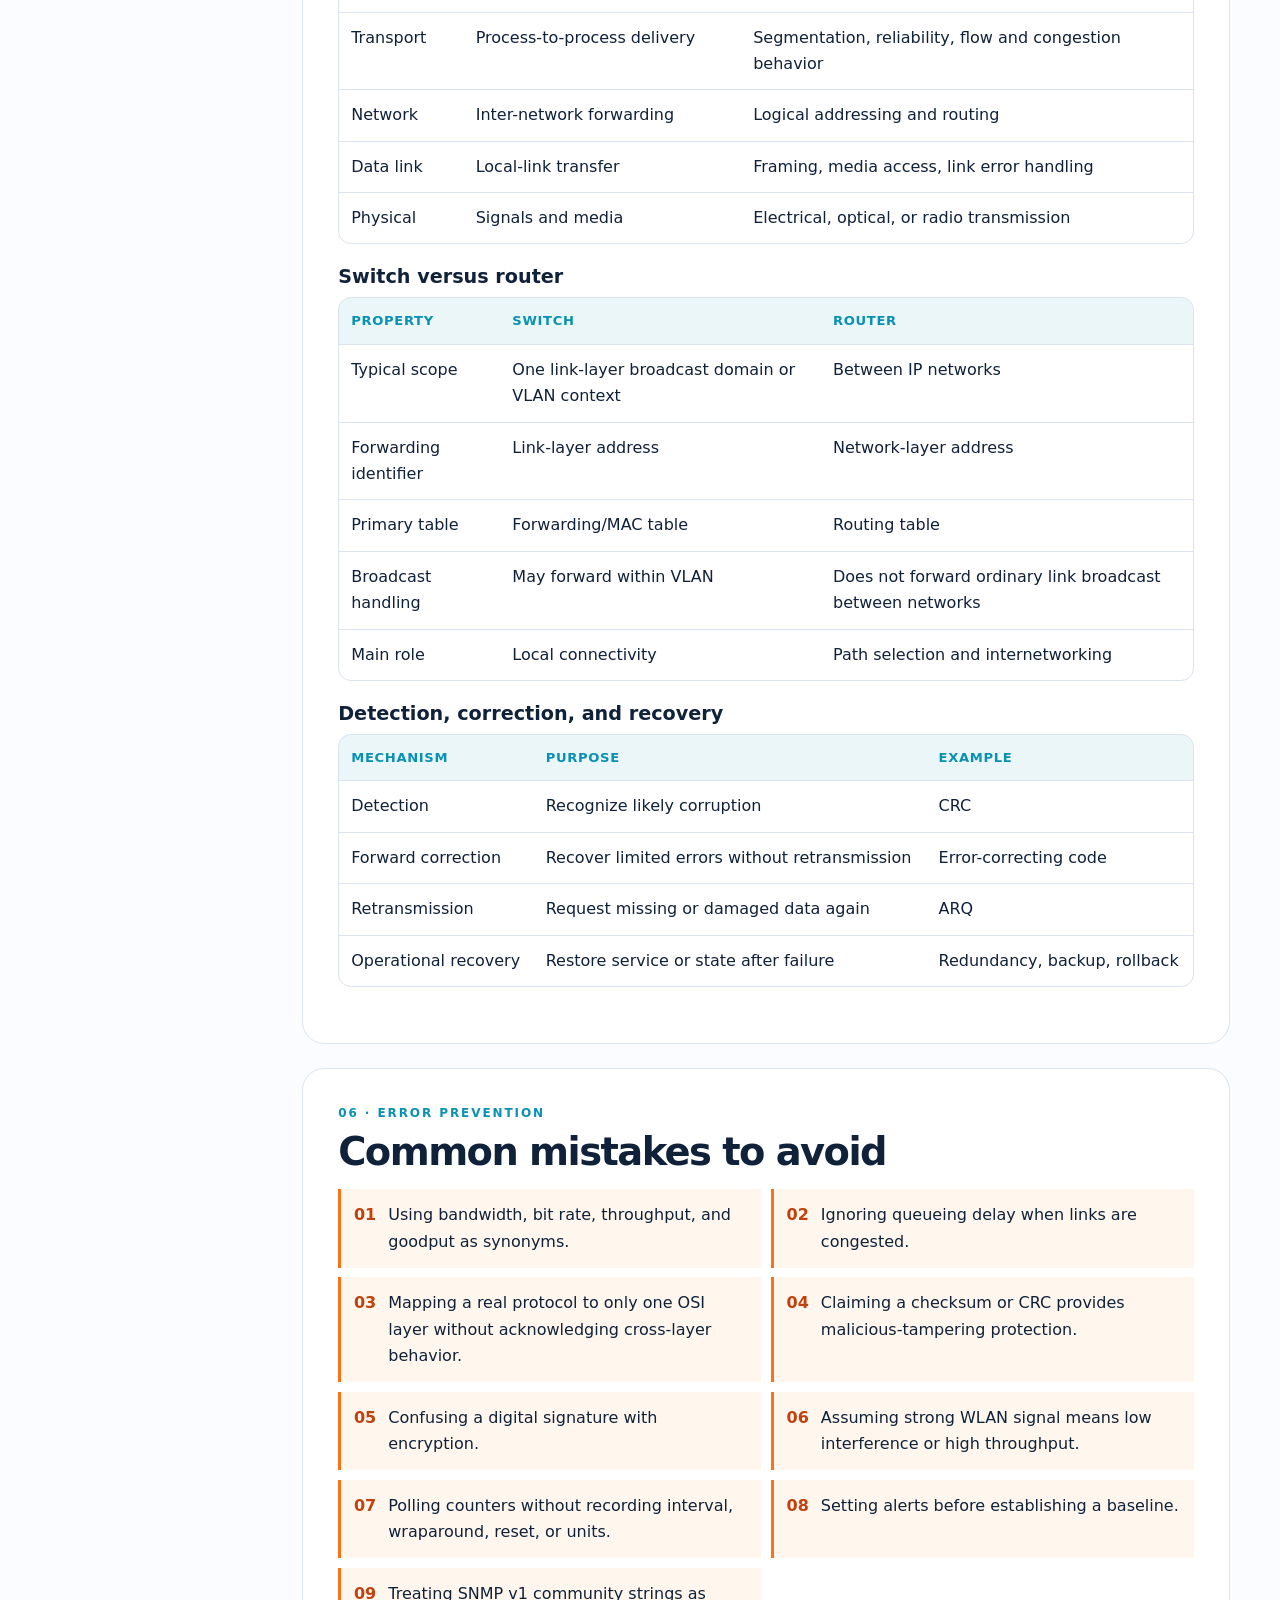
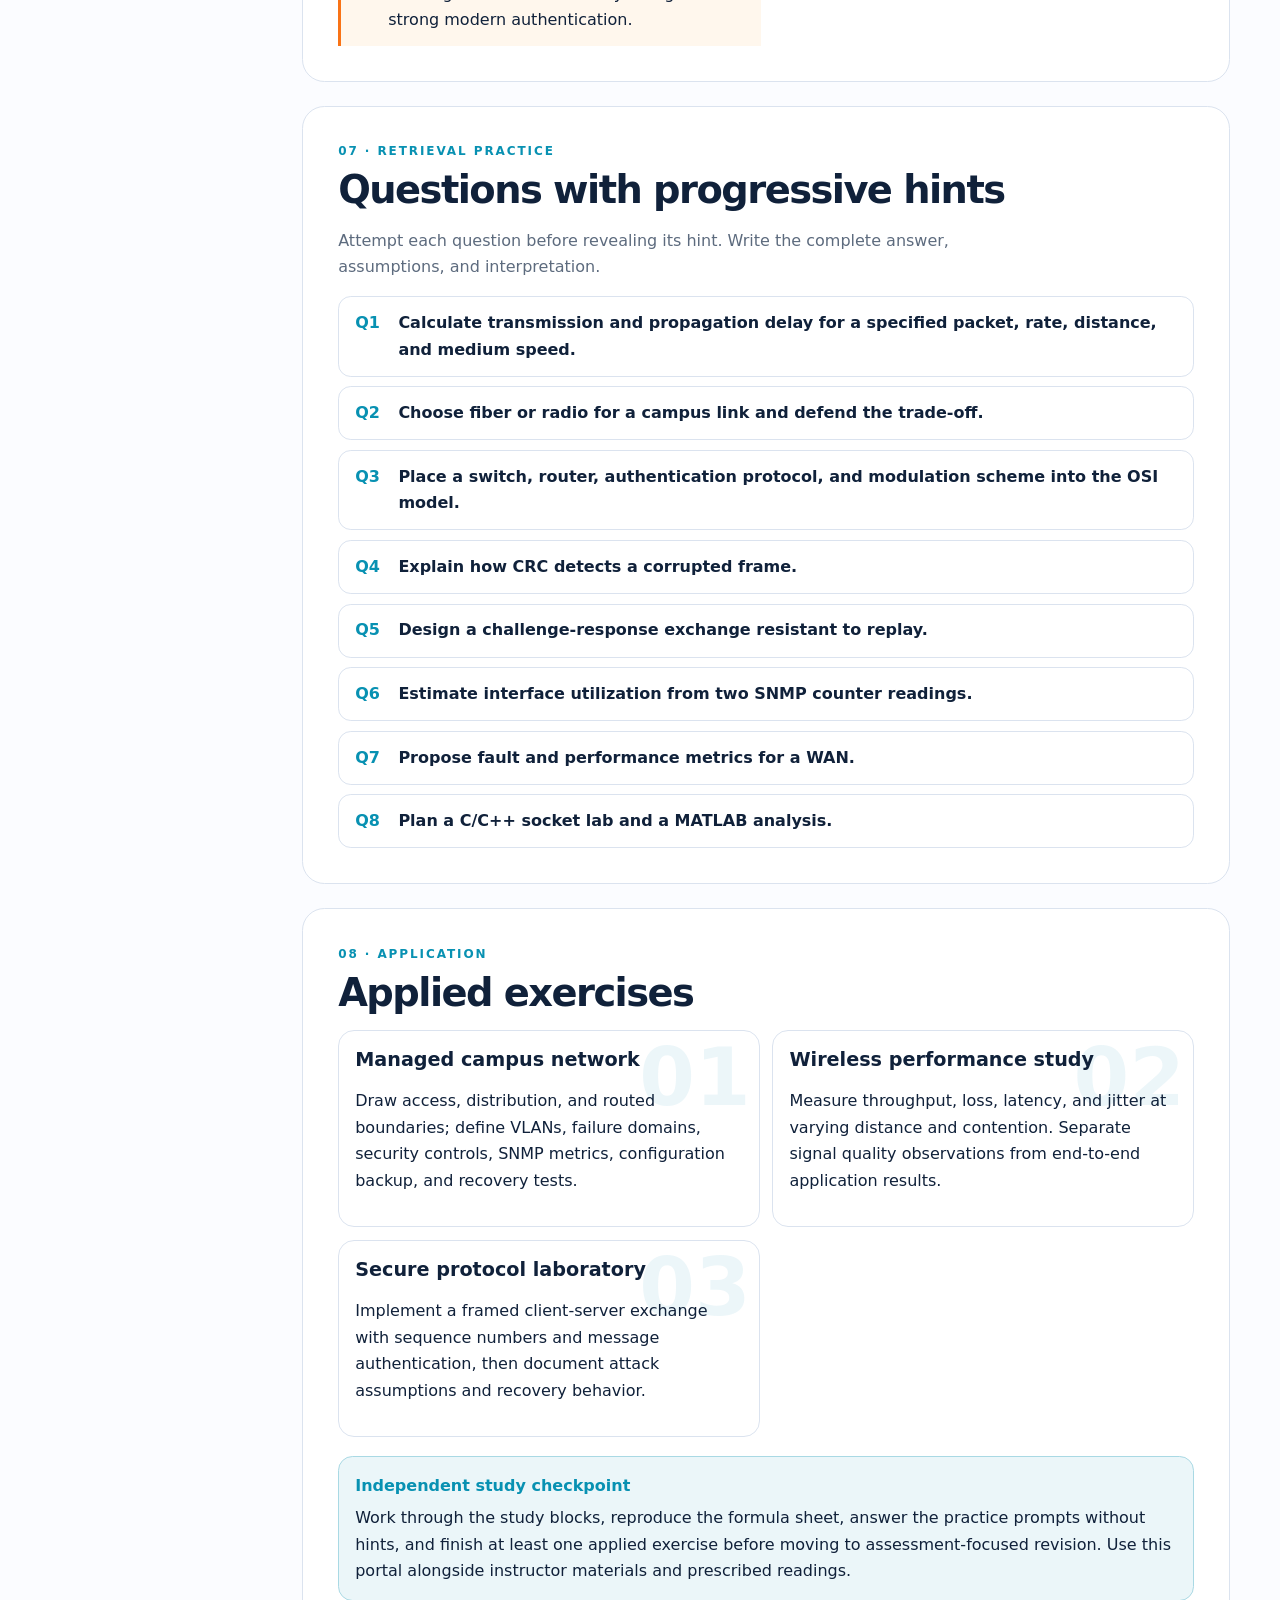
==== commit b61813cd: "Add syllabus mind maps to every course" ====
--- a/advanced-computer-networks-and-communication/index.html
+++ b/advanced-computer-networks-and-communication/index.html
@@ -1 +1 @@
-<!doctype html><html lang="en"><head><meta charset="utf-8"><meta name="viewport" content="width=device-width,initial-scale=1"><meta name="description" content="MTech Semester I course guide"><title>Course guide</title><link rel="stylesheet" href="../assets/styles.css"><link rel="stylesheet" href="../assets/mastery.css"></head><body data-page="course" data-depth="../" data-course="advanced-computer-networks-and-communication"><a class="skip" href="#main">Skip to content</a><div id="nav"></div><main id="main"><section class="course-hero shell" id="courseHero"></section><div class="content-layout shell"><aside class="toc" id="toc" aria-label="Course contents"></aside><article id="modules"></article></div></main><div id="foot"></div><script src="../assets/app.js?v=20261027-3"></script></body></html>+<!doctype html><html lang="en"><head><meta charset="utf-8"><meta name="viewport" content="width=device-width,initial-scale=1"><meta name="description" content="MTech Semester I course guide"><title>Course guide</title><link rel="stylesheet" href="../assets/styles.css"><link rel="stylesheet" href="../assets/mastery.css"></head><body data-page="course" data-depth="../" data-course="advanced-computer-networks-and-communication"><a class="skip" href="#main">Skip to content</a><div id="nav"></div><main id="main"><section class="course-hero shell" id="courseHero"></section><div class="content-layout shell"><aside class="toc" id="toc" aria-label="Course contents"></aside><article id="modules"></article></div></main><div id="foot"></div><script src="../assets/app.js?v=20261027-4"></script></body></html>
--- a/assets/mastery.css
+++ b/assets/mastery.css
@@ -13,4 +13,8 @@
 .practice-list{display:grid;gap:.6rem}.practice-list summary{display:flex;gap:.7rem}.practice-list summary span{color:var(--accent);min-width:2rem}
 .application-grid article{position:relative;overflow:hidden}.app-number{position:absolute;right:.5rem;top:-1.2rem;font-size:5rem;font-weight:900;color:var(--soft);z-index:0}.application-grid h3,.application-grid p{position:relative;z-index:1}
 .completion-note{margin-top:1.2rem;background:var(--soft);border:1px solid color-mix(in srgb,var(--accent) 35%,white);padding:1rem;border-radius:.9rem}.completion-note strong{color:var(--accent)}.completion-note p{margin:.35rem 0 0}
+.lesson-visual{margin:1.5rem 0 .2rem;border:1px solid var(--line);border-radius:1.15rem;overflow:hidden;background:#fff;box-shadow:0 16px 38px rgba(15,23,42,.09)}
+.lesson-visual img{display:block;width:100%;height:auto;aspect-ratio:3/2;object-fit:cover;background:#fff}
+.lesson-visual figcaption{display:grid;gap:.22rem;padding:1rem 1.1rem;border-top:1px solid var(--line);background:linear-gradient(135deg,var(--soft),#fff)}
+.lesson-visual figcaption strong{color:var(--accent);font-size:1rem}.lesson-visual figcaption span{color:var(--muted);font-size:.92rem;line-height:1.55}
 @media(max-width:760px){.objective-grid,.accordion-grid,.type-grid,.formula-grid,.pitfall-list,.application-grid{grid-template-columns:1fr}.mastery-intro,.reference-section{padding:1.1rem}.comparison-card table{font-size:.88rem}}
